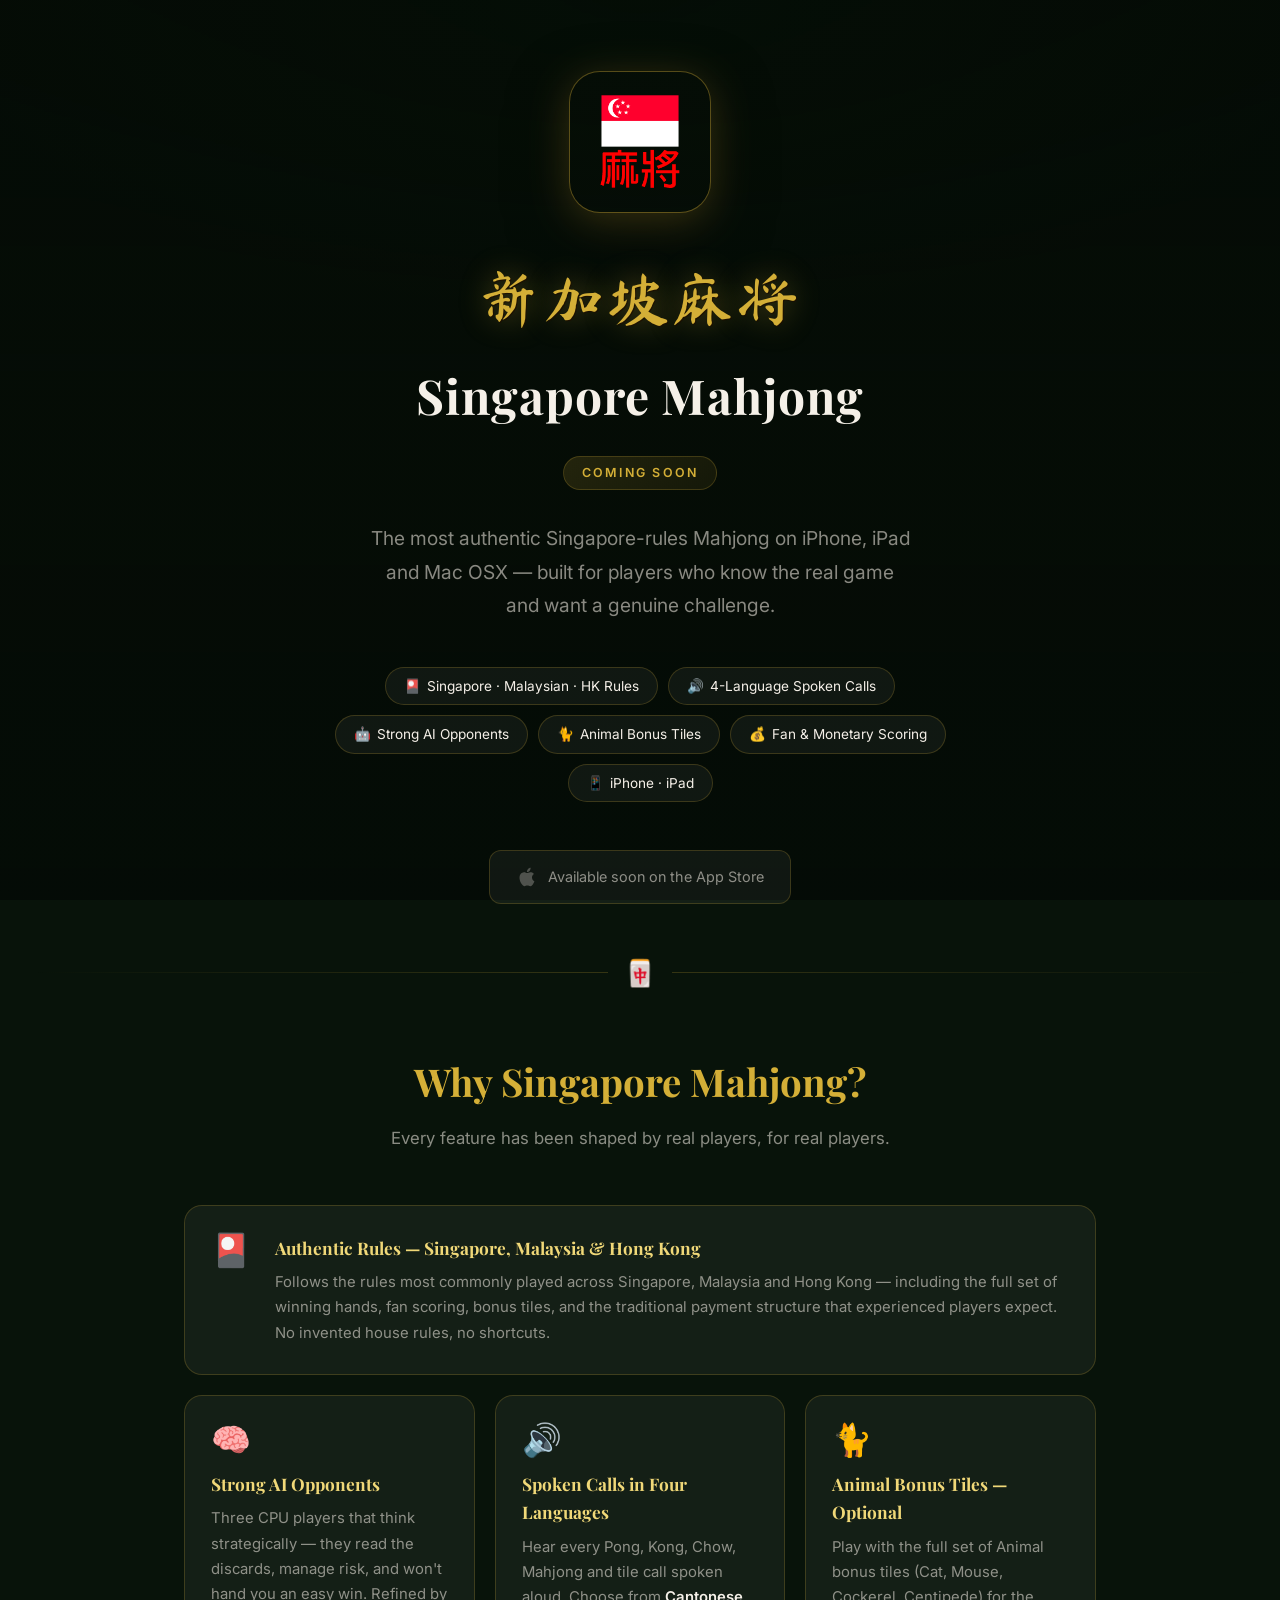
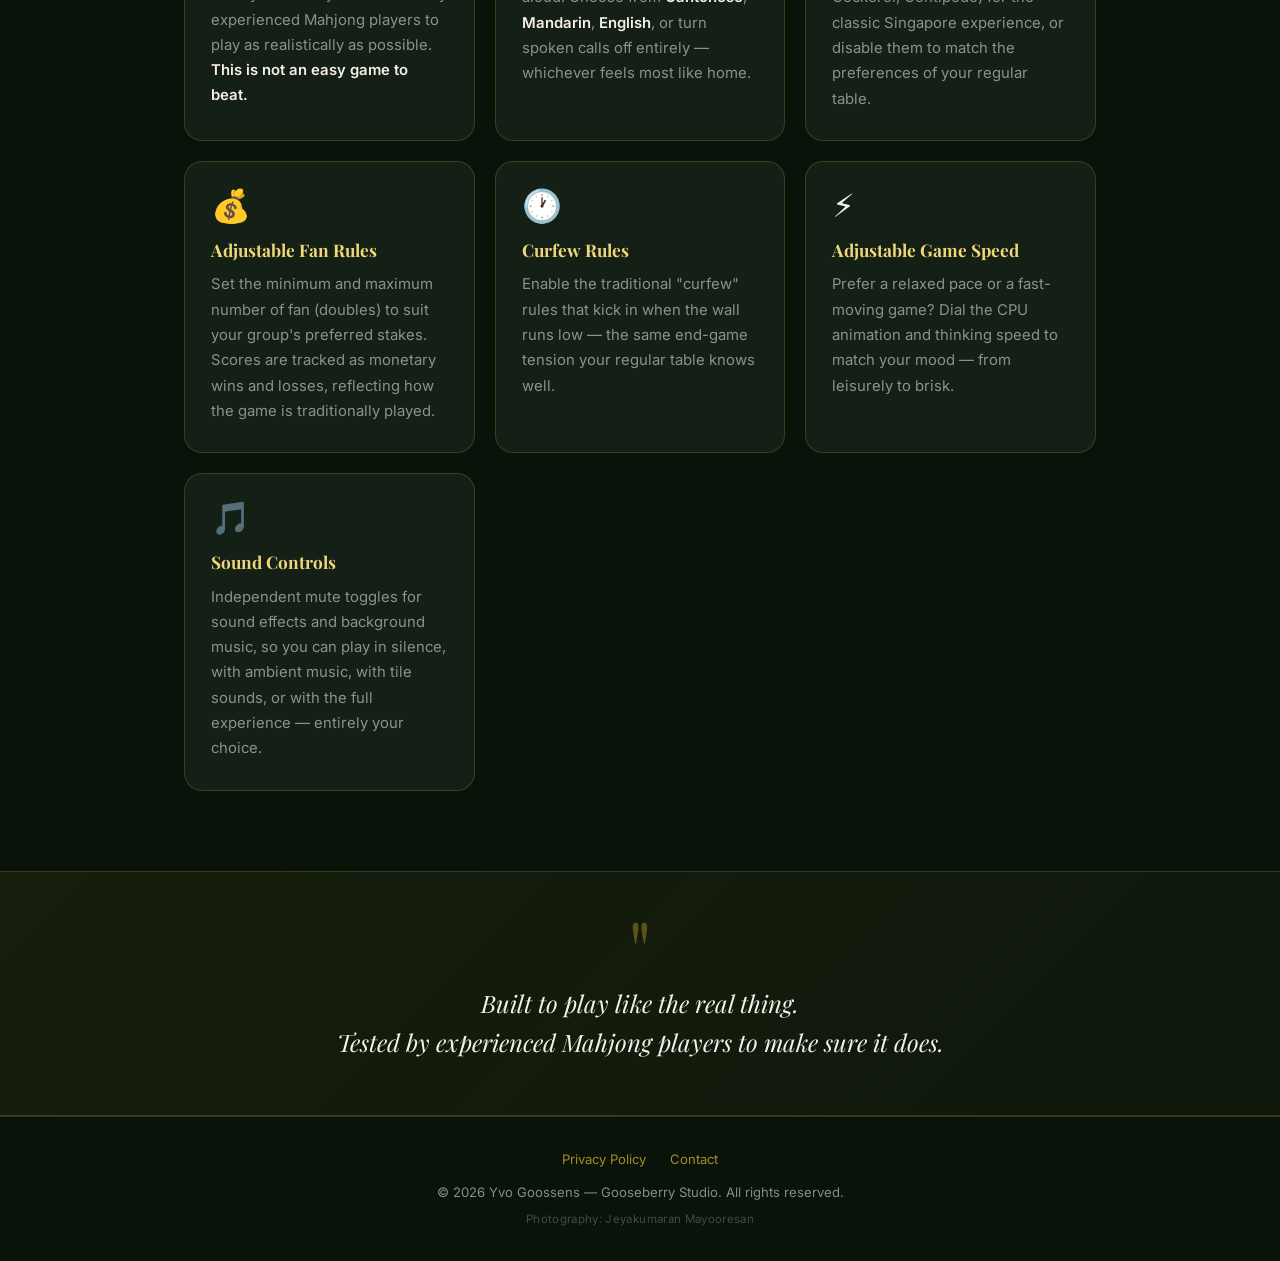
==== index.html @ 8f8b6a7d "Update index.html" ====
<!DOCTYPE html>
<html lang="en">
<head>
  <meta charset="UTF-8" />
  <meta name="viewport" content="width=device-width, initial-scale=1.0" />
  <title>Singapore Mahjong — Gooseberry Studio</title>
  <meta name="description" content="Authentic Singapore / Malaysian / Hong Kong-rules Mahjong for iPhone, iPad and Mac OSX. Strong AI opponents, spoken calls in four languages, fan scoring, curfew rules, and more. Coming soon to the App Store." />

  <!-- Open Graph -->
  <meta property="og:title"       content="Singapore Mahjong" />
  <meta property="og:description" content="Authentic Singapore-rules Mahjong with strong AI, spoken Cantonese/Mandarin/English calls, fan scoring, curfew rules and more. Coming soon." />
  <meta property="og:image"       content="https://gooseberrystudio.com/images/app-icon.png" />
  <meta property="og:url"         content="https://gooseberrystudio.com" />
  <meta property="og:type"        content="website" />

  <!-- Keep out of search results until launch -->
  <meta name="robots" content="noindex, nofollow" />

  <link rel="icon" type="image/png" href="images/app-icon.png" />
  <link rel="stylesheet" href="css/style.css" />
</head>
<body>

  <!-- ── Hero ─────────────────────────────────────────────── -->
  <main>
    <section class="hero">

      <img
        src="images/app-icon.png"
        alt="Singapore Mahjong app icon"
        class="hero-icon"
      />

      <p class="hero-zh">新加坡麻将</p>
      <h1 class="hero-en">Singapore Mahjong</h1>

      <span class="badge-coming-soon">Coming Soon</span>

      <p class="hero-tagline">
        The most authentic Singapore-rules Mahjong on iPhone, iPad and Mac OSX —
        built for players who know the real game and want a genuine challenge.
      </p>

      <div class="feature-pills">
        <div class="pill"><span>🎴</span>Singapore · Malaysian · HK Rules</div>
        <div class="pill"><span>🔊</span>4-Language Spoken Calls</div>
        <div class="pill"><span>🤖</span>Strong AI Opponents</div>
        <div class="pill"><span>🐈</span>Animal Bonus Tiles</div>
        <div class="pill"><span>💰</span>Fan &amp; Monetary Scoring</div>
        <div class="pill"><span>📱</span>iPhone · iPad</div>
      </div>

      <div class="appstore-placeholder" aria-label="App Store link coming soon">
        <svg width="22" height="22" viewBox="0 0 24 24" fill="currentColor">
          <path d="M18.71 19.5c-.83 1.24-1.71 2.45-3.05 2.47-1.34.03-1.77-.79-3.29-.79-1.53 0-2 .77-3.27.82-1.31.05-2.3-1.32-3.14-2.53C4.25 17 2.94 12.45 4.7 9.39c.87-1.52 2.43-2.48 4.12-2.51 1.28-.02 2.5.87 3.29.87.78 0 2.26-1.07 3.8-.91.65.03 2.47.26 3.64 1.98-.09.06-2.17 1.28-2.15 3.81.03 3.02 2.65 4.03 2.68 4.04-.03.07-.42 1.44-1.38 2.83M13 3.5c.73-.83 1.94-1.46 2.94-1.5.13 1.17-.34 2.35-1.04 3.19-.69.85-1.83 1.51-2.95 1.42-.15-1.15.41-2.35 1.05-3.11z"/>
        </svg>
        Available soon on the App Store
      </div>

    </section>

    <!-- ── Divider ───────────────────────────────────────────── -->
    <div class="section-divider">
      <span class="divider-tile">🀄</span>
    </div>

    <!-- ── Feature cards ─────────────────────────────────────── -->
    <section class="features" id="features">
      <h2 class="section-heading">Why Singapore Mahjong?</h2>
      <p class="section-sub">
        Every feature has been shaped by real players, for real players.
      </p>

      <div class="cards-grid">

        <!-- Authentic rules -->
        <div class="card card--wide">
          <div class="card-icon">🎴</div>
          <div class="card-body">
            <h3>Authentic Rules — Singapore, Malaysia &amp; Hong Kong</h3>
            <p>
              Follows the rules most commonly played across Singapore, Malaysia and Hong Kong —
              including the full set of winning hands, fan scoring, bonus tiles, and the
              traditional payment structure that experienced players expect.
              No invented house rules, no shortcuts.
            </p>
          </div>
        </div>

        <!-- AI -->
        <div class="card">
          <div class="card-icon">🧠</div>
          <div class="card-body">
            <h3>Strong AI Opponents</h3>
            <p>
              Three CPU players that think strategically — they read the discards,
              manage risk, and won't hand you an easy win.
              Refined by experienced Mahjong players to play as realistically as possible.
              <strong>This is not an easy game to beat.</strong>
            </p>
          </div>
        </div>

        <!-- Spoken calls -->
        <div class="card">
          <div class="card-icon">🔊</div>
          <div class="card-body">
            <h3>Spoken Calls in Four Languages</h3>
            <p>
              Hear every Pong, Kong, Chow, Mahjong and tile call spoken aloud.
              Choose from <strong>Cantonese</strong>, <strong>Mandarin</strong>,
              <strong>English</strong>, or turn spoken calls off entirely —
              whichever feels most like home.
            </p>
          </div>
        </div>

        <!-- Animal tiles -->
        <div class="card">
          <div class="card-icon">🐈</div>
          <div class="card-body">
            <h3>Animal Bonus Tiles — Optional</h3>
            <p>
              Play with the full set of Animal bonus tiles (Cat, Mouse, Cockerel, Centipede)
              for the classic Singapore experience, or disable them to match the
              preferences of your regular table.
            </p>
          </div>
        </div>

        <!-- Fan / scoring -->
        <div class="card">
          <div class="card-icon">💰</div>
          <div class="card-body">
            <h3>Adjustable Fan Rules</h3>
            <p>
              Set the minimum and maximum number of fan (doubles) to suit your group's
              preferred stakes. Scores are tracked as monetary wins and losses,
              reflecting how the game is traditionally played.
            </p>
          </div>
        </div>

        <!-- Curfew rules -->
        <div class="card">
          <div class="card-icon">🕐</div>
          <div class="card-body">
            <h3>Curfew Rules</h3>
            <p>
              Enable the traditional "curfew" rules that kick in when the wall runs low —
              the same end-game tension your regular table knows well.
            </p>
          </div>
        </div>

        <!-- Game speed -->
        <div class="card">
          <div class="card-icon">⚡</div>
          <div class="card-body">
            <h3>Adjustable Game Speed</h3>
            <p>
              Prefer a relaxed pace or a fast-moving game?
              Dial the CPU animation and thinking speed to match your mood —
              from leisurely to brisk.
            </p>
          </div>
        </div>

        <!-- Sound controls -->
        <div class="card">
          <div class="card-icon">🎵</div>
          <div class="card-body">
            <h3>Sound Controls</h3>
            <p>
              Independent mute toggles for sound effects and background music,
              so you can play in silence, with ambient music, with tile sounds,
              or with the full experience — entirely your choice.
            </p>
          </div>
        </div>

      </div>
    </section>

    <!-- ── Tested by players ─────────────────────────────────── -->
    <section class="testimony">
      <div class="testimony-inner">
        <span class="testimony-mark">"</span>
        <p>
          Built to play like the real thing.<br />
          Tested by experienced Mahjong players to make sure it does.
        </p>
      </div>
    </section>

  </main>

  <!-- ── Footer ───────────────────────────────────────────────── -->
  <footer class="site-footer">
    <div class="footer-links">
      <a href="privacy.html">Privacy Policy</a>
      <a href="mailto:yvog@me.com">Contact</a>
    </div>
    <p>&copy; 2026 Yvo Goossens &mdash; Gooseberry Studio. All rights reserved.</p>
    <p class="photo-credit">Photography: Jeyakumaran Mayooresan</p>
  </footer>

</body>
</html>
---- css/style.css ----
/* ============================================================
   Singapore Mahjong — Shared Stylesheet
   gooseberrystudio.com
   ============================================================ */

/* --- Google Fonts --- */
@import url('https://fonts.googleapis.com/css2?family=Ma+Shan+Zheng&family=Playfair+Display:ital,wght@0,400;0,700;1,400&family=Inter:wght@300;400;500;600&display=swap');

/* --- Reset & base --- */
*, *::before, *::after { box-sizing: border-box; margin: 0; padding: 0; }

:root {
  --bg:          #08130a;
  --bg2:         #0e1f11;
  --gold:        #d4af37;
  --gold-light:  #f0d878;
  --gold-dim:    #a8892a;
  --white:       #f5f0e8;
  --muted:       rgba(245,240,232,0.55);
  --card:        rgba(255,255,255,0.05);
  --card-hover:  rgba(255,255,255,0.08);
  --border:      rgba(212,175,55,0.22);
  --border-hover:rgba(212,175,55,0.45);
  --radius:      18px;
}

html { scroll-behavior: smooth; }

body {
  font-family: 'Inter', system-ui, sans-serif;
  background: var(--bg);
  color: var(--white);
  min-height: 100vh;
  line-height: 1.65;
  -webkit-font-smoothing: antialiased;
}

a { color: var(--gold); text-decoration: none; }
a:hover { color: var(--gold-light); text-decoration: underline; }

/* --- Merlion background image + dark overlay --- */
body::before {
  content: '';
  position: fixed;
  inset: 0;
  background-image: url('../images/Singapore Merlion.jpg');
  background-size: cover;
  background-position: center 40%;
  background-repeat: no-repeat;
  pointer-events: none;
  z-index: 0;
}

/* Dark tinted overlay so text stays legible */
body::after {
  content: '';
  position: fixed;
  inset: 0;
  background:
    linear-gradient(to bottom,
      rgba(4, 10, 5, 0.82) 0%,
      rgba(4, 10, 5, 0.70) 40%,
      rgba(4, 10, 5, 0.80) 100%),
    radial-gradient(ellipse 80% 50% at 50% 0%, rgba(10,40,12,0.5) 0%, transparent 70%);
  pointer-events: none;
  z-index: 1;
}

/* ============================================================
   SHARED HEADER
   ============================================================ */
.site-header {
  display: flex;
  align-items: center;
  gap: 14px;
  padding: 24px 40px;
  position: relative;
  z-index: 10;
  border-bottom: 1px solid var(--border);
}

.site-header .logo {
  width: 48px; height: 48px;
  border-radius: 12px;
  object-fit: cover;
  box-shadow: 0 2px 12px rgba(212,175,55,0.3);
}

.site-header .brand { display: flex; flex-direction: column; line-height: 1.15; }
.site-header .brand-zh {
  font-family: 'Ma Shan Zheng', cursive;
  font-size: 1.1rem; color: var(--gold); letter-spacing: 0.04em;
}
.site-header .brand-en {
  font-family: 'Playfair Display', serif;
  font-size: 1rem; color: var(--white); font-weight: 400;
}
.site-header nav { margin-left: auto; }
.site-header nav a { font-size: 0.875rem; color: var(--muted); margin-left: 28px; }
.site-header nav a:hover { color: var(--white); text-decoration: none; }

/* ============================================================
   SHARED FOOTER
   ============================================================ */
.site-footer {
  position: relative; z-index: 10;
  text-align: center;
  padding: 32px 40px;
  border-top: 1px solid var(--border);
  color: var(--muted); font-size: 0.82rem;
}
.site-footer a { color: var(--gold-dim); }
.site-footer a:hover { color: var(--gold); }
.footer-links {
  display: flex; justify-content: center;
  gap: 24px; margin-bottom: 12px; flex-wrap: wrap;
}

/* ============================================================
   HERO
   ============================================================ */
.hero {
  position: relative; z-index: 10;
  display: flex; flex-direction: column;
  align-items: center; justify-content: center;
  text-align: center;
  padding: 72px 24px 56px;
}

.hero-icon {
  width: 140px; height: 140px;
  border-radius: 30px; object-fit: cover;
  box-shadow:
    0 0 0 1px rgba(212,175,55,0.35),
    0 8px 40px rgba(212,175,55,0.25),
    0 20px 60px rgba(0,0,0,0.6);
  margin-bottom: 36px;
}

.hero-zh {
  font-family: 'Ma Shan Zheng', cursive;
  font-size: clamp(2.2rem, 6vw, 3.8rem);
  color: var(--gold); letter-spacing: 0.06em;
  text-shadow: 1px 1px 0 rgba(30,15,0,0.8), 0 0 30px rgba(212,175,55,0.4);
  margin-bottom: 8px;
}

.hero-en {
  font-family: 'Playfair Display', serif;
  font-size: clamp(1.8rem, 5vw, 3rem);
  font-weight: 700; color: var(--white);
  letter-spacing: 0.02em; margin-bottom: 20px;
}

.badge-coming-soon {
  display: inline-block;
  background: linear-gradient(135deg, rgba(212,175,55,0.15), rgba(212,175,55,0.08));
  border: 1px solid var(--border);
  color: var(--gold);
  font-size: 0.78rem; font-weight: 600;
  letter-spacing: 0.18em; text-transform: uppercase;
  padding: 6px 18px; border-radius: 100px; margin-bottom: 32px;
}

.hero-tagline {
  font-size: clamp(1rem, 2.5vw, 1.2rem);
  color: var(--muted); max-width: 540px;
  line-height: 1.75; margin-bottom: 44px;
}

/* Feature pills */
.feature-pills {
  display: flex; flex-wrap: wrap; gap: 10px;
  justify-content: center; max-width: 620px;
  margin-bottom: 48px;
}
.pill {
  background: var(--card); border: 1px solid var(--border);
  border-radius: 100px; padding: 7px 18px;
  font-size: 0.85rem; color: var(--white); white-space: nowrap;
}
.pill span { color: var(--gold); margin-right: 6px; }

/* App Store placeholder */
.appstore-placeholder {
  display: inline-flex; align-items: center; gap: 10px;
  background: var(--card); border: 1px solid var(--border);
  border-radius: 12px; padding: 14px 26px;
  color: var(--muted); font-size: 0.9rem; cursor: default;
}
.appstore-placeholder svg { opacity: 0.5; }

/* ============================================================
   SECTION DIVIDER
   ============================================================ */
.section-divider {
  position: relative; z-index: 10;
  display: flex; align-items: center; justify-content: center;
  gap: 16px; padding: 0 32px;
}
.section-divider::before,
.section-divider::after {
  content: '';
  flex: 1; height: 1px;
  background: linear-gradient(to var(--dir, right), transparent, var(--border));
}
.section-divider::before { --dir: right; }
.section-divider::after  { --dir: left; }
.divider-tile { font-size: 1.6rem; line-height: 1; }

/* ============================================================
   FEATURES SECTION
   ============================================================ */
.features {
  position: relative; z-index: 10;
  max-width: 960px; margin: 0 auto;
  padding: 64px 24px 80px;
}

.section-heading {
  font-family: 'Playfair Display', serif;
  font-size: clamp(1.6rem, 4vw, 2.4rem);
  font-weight: 700; color: var(--gold);
  text-align: center; margin-bottom: 12px;
}

.section-sub {
  text-align: center; color: var(--muted);
  font-size: 1.05rem; margin-bottom: 52px;
}

/* Cards grid */
.cards-grid {
  display: grid;
  grid-template-columns: repeat(auto-fill, minmax(280px, 1fr));
  gap: 20px;
}

.card {
  background: var(--card);
  border: 1px solid var(--border);
  border-radius: var(--radius);
  padding: 28px 26px;
  display: flex; flex-direction: column; gap: 14px;
  transition: background 0.2s, border-color 0.2s, transform 0.2s;
}
.card:hover {
  background: var(--card-hover);
  border-color: var(--border-hover);
  transform: translateY(-2px);
}

/* Wide card spans two columns where space allows */
.card--wide {
  grid-column: 1 / -1;
  flex-direction: row; align-items: flex-start; gap: 24px;
}
.card--wide .card-icon { flex-shrink: 0; }

.card-icon {
  font-size: 2rem; line-height: 1;
}

.card-body h3 {
  font-family: 'Playfair Display', serif;
  font-size: 1.08rem; font-weight: 700;
  color: var(--gold-light); margin-bottom: 8px;
}

.card-body p {
  font-size: 0.93rem; color: var(--muted); line-height: 1.7;
}

.card-body p strong {
  color: var(--white); font-weight: 600;
}

/* ============================================================
   TESTIMONY BAND
   ============================================================ */
.testimony {
  position: relative; z-index: 10;
  background: linear-gradient(135deg, rgba(212,175,55,0.07), rgba(212,175,55,0.03));
  border-top: 1px solid var(--border);
  border-bottom: 1px solid var(--border);
  padding: 52px 24px;
  text-align: center;
}

.testimony-inner {
  max-width: 620px; margin: 0 auto;
  position: relative;
}

.testimony-mark {
  font-family: 'Playfair Display', serif;
  font-size: 5rem; line-height: 0.6;
  color: var(--gold-dim); opacity: 0.5;
  display: block; margin-bottom: 12px;
  user-select: none;
}

.testimony-inner p {
  font-family: 'Playfair Display', serif;
  font-size: clamp(1.15rem, 3vw, 1.5rem);
  font-style: italic;
  color: var(--white); line-height: 1.65;
}

/* ============================================================
   PRIVACY POLICY PAGE
   ============================================================ */
.privacy-container {
  position: relative; z-index: 10;
  max-width: 760px; margin: 0 auto;
  padding: 52px 32px 80px;
}
.privacy-container h1 {
  font-family: 'Playfair Display', serif;
  font-size: 2.2rem; font-weight: 700;
  color: var(--gold); margin-bottom: 8px;
}
.privacy-meta {
  font-size: 0.85rem; color: var(--muted);
  margin-bottom: 44px; padding-bottom: 24px;
  border-bottom: 1px solid var(--border);
}
.privacy-container h2 {
  font-family: 'Playfair Display', serif;
  font-size: 1.25rem; font-weight: 700;
  color: var(--gold-light); margin: 36px 0 12px;
}
.privacy-container p {
  color: var(--white); margin-bottom: 14px; font-size: 0.97rem;
}
.privacy-container ul {
  margin: 8px 0 14px 22px;
  color: var(--white); font-size: 0.97rem;
}
.privacy-container ul li { margin-bottom: 6px; }
.privacy-container .highlight-box {
  background: var(--card); border: 1px solid var(--border);
  border-radius: 12px; padding: 20px 24px; margin: 24px 0;
}
.privacy-container .highlight-box p {
  margin: 0; font-size: 1.02rem; font-weight: 500;
}
.contact-email { color: var(--gold); font-weight: 500; }

.photo-credit {
  margin-top: 6px;
  font-size: 0.72rem;
  color: rgba(245,240,232,0.25);
  letter-spacing: 0.03em;
}

/* ============================================================
   RESPONSIVE
   ============================================================ */
@media (max-width: 640px) {
  .site-header { padding: 18px 20px; }
  .site-footer  { padding: 24px 20px; }
  .privacy-container { padding: 36px 20px 60px; }
  .hero-icon { width: 110px; height: 110px; border-radius: 24px; }

  .card--wide { flex-direction: column; }

  .cards-grid { grid-template-columns: 1fr; }
}
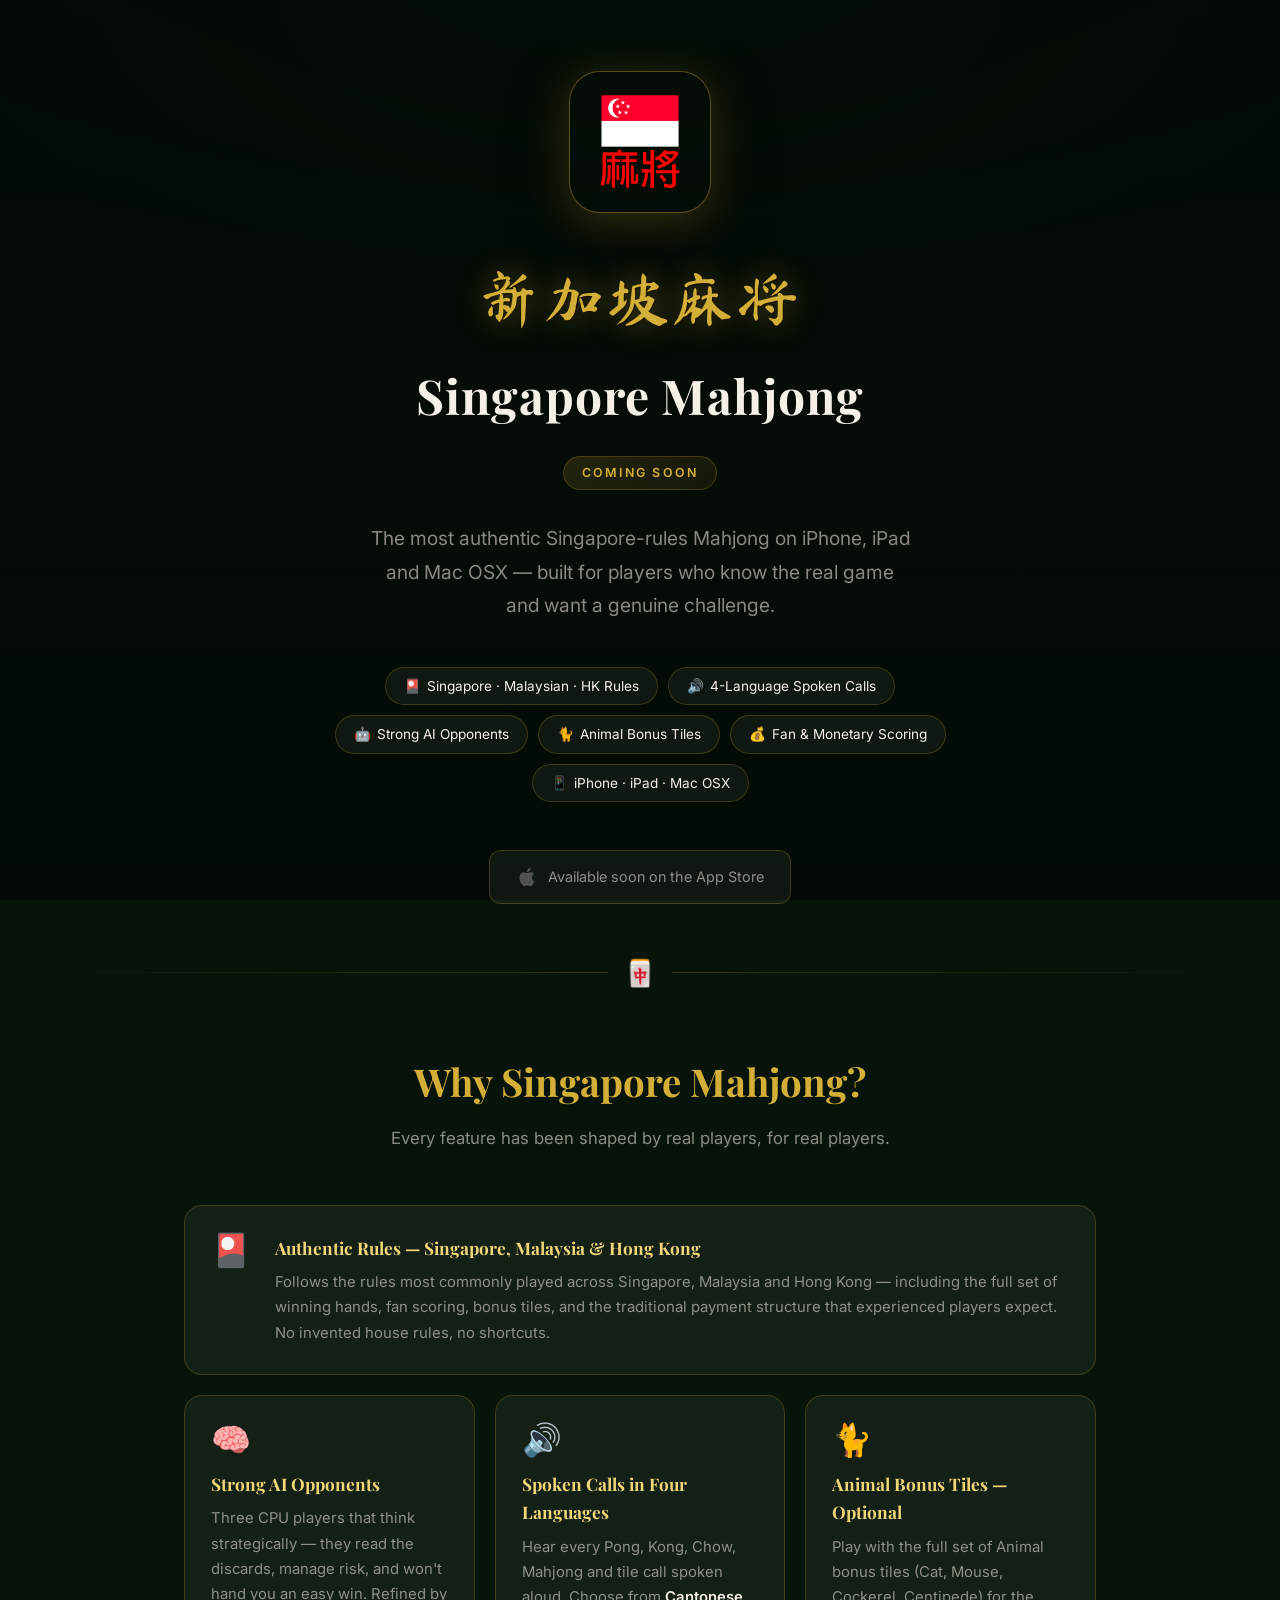
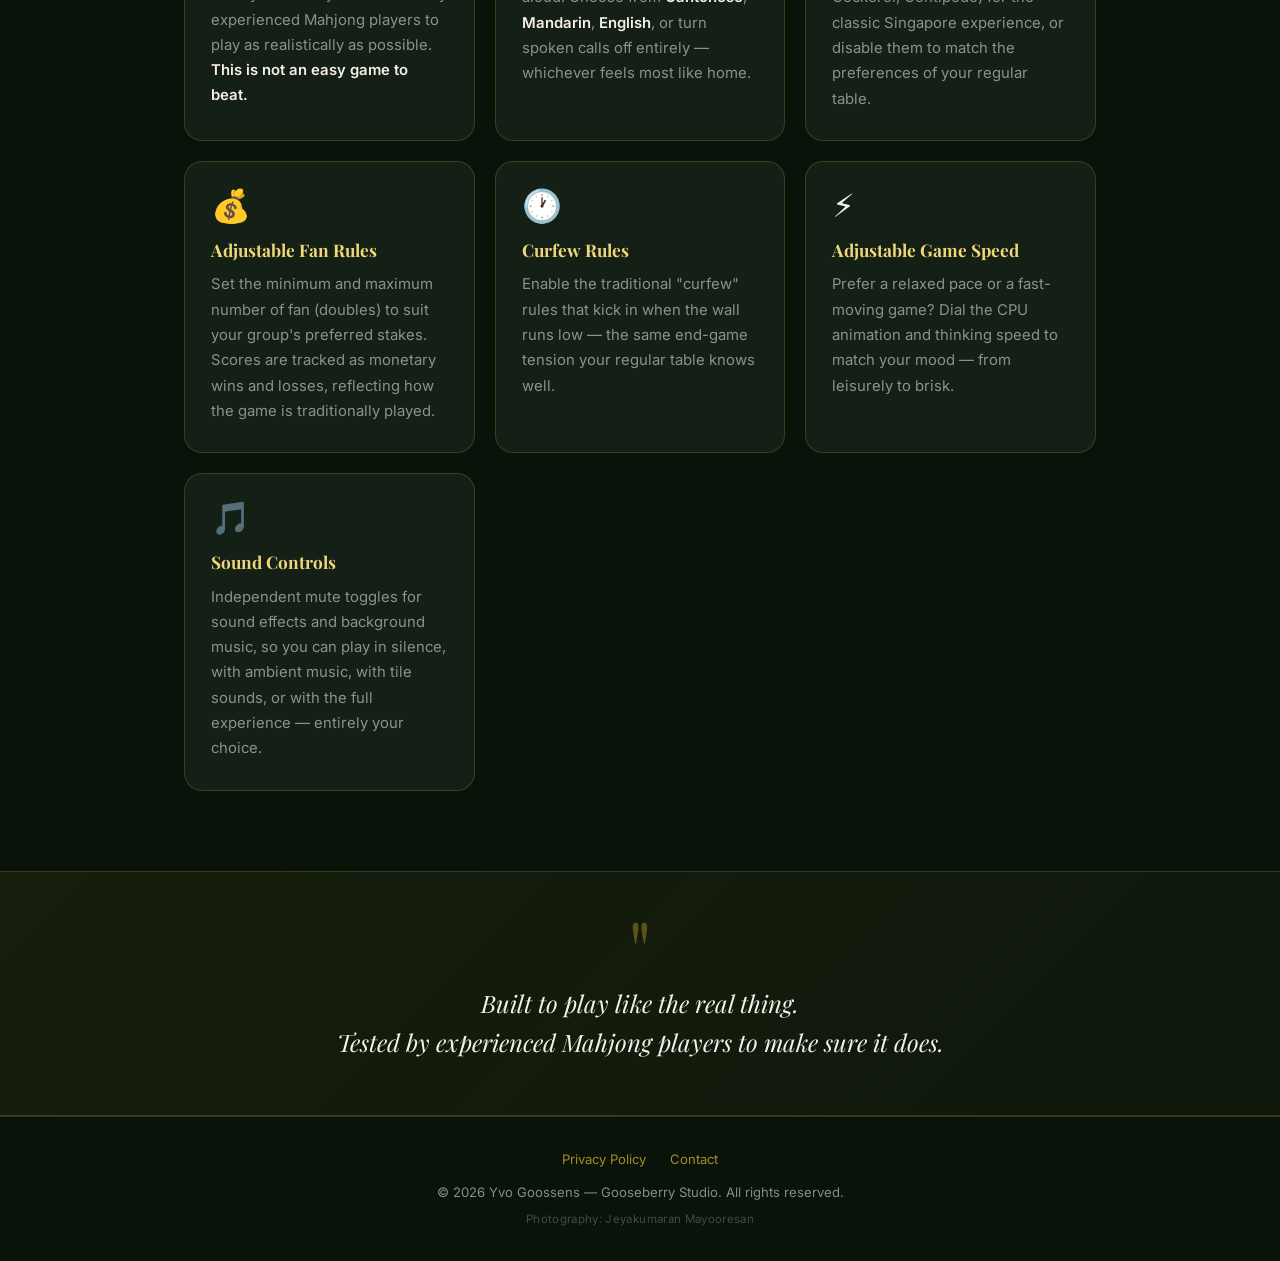
==== commit 02fdf503: "Update index.html" ====
--- a/index.html
+++ b/index.html
@@ -47,7 +47,7 @@
         <div class="pill"><span>🤖</span>Strong AI Opponents</div>
         <div class="pill"><span>🐈</span>Animal Bonus Tiles</div>
         <div class="pill"><span>💰</span>Fan &amp; Monetary Scoring</div>
-        <div class="pill"><span>📱</span>iPhone · iPad</div>
+        <div class="pill"><span>📱</span>iPhone · iPad · Mac OSX</div>
       </div>
 
       <div class="appstore-placeholder" aria-label="App Store link coming soon">
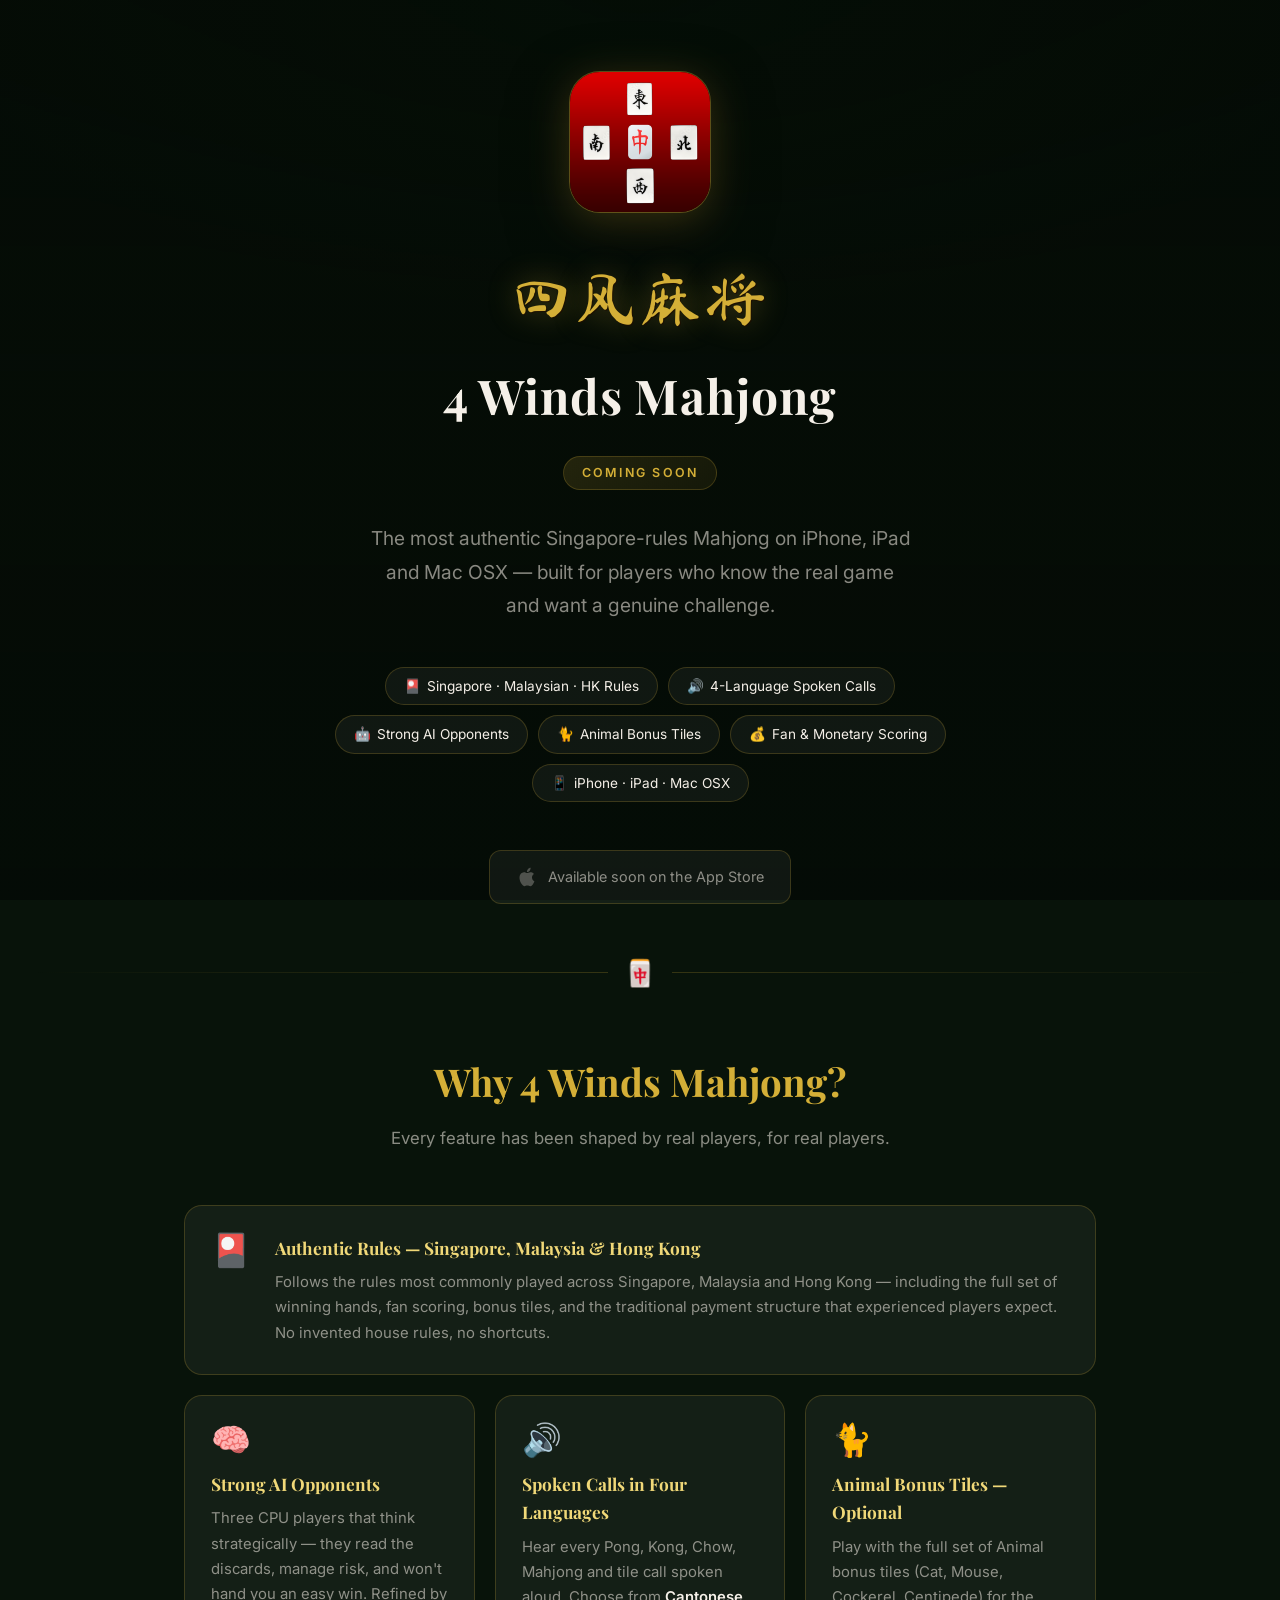
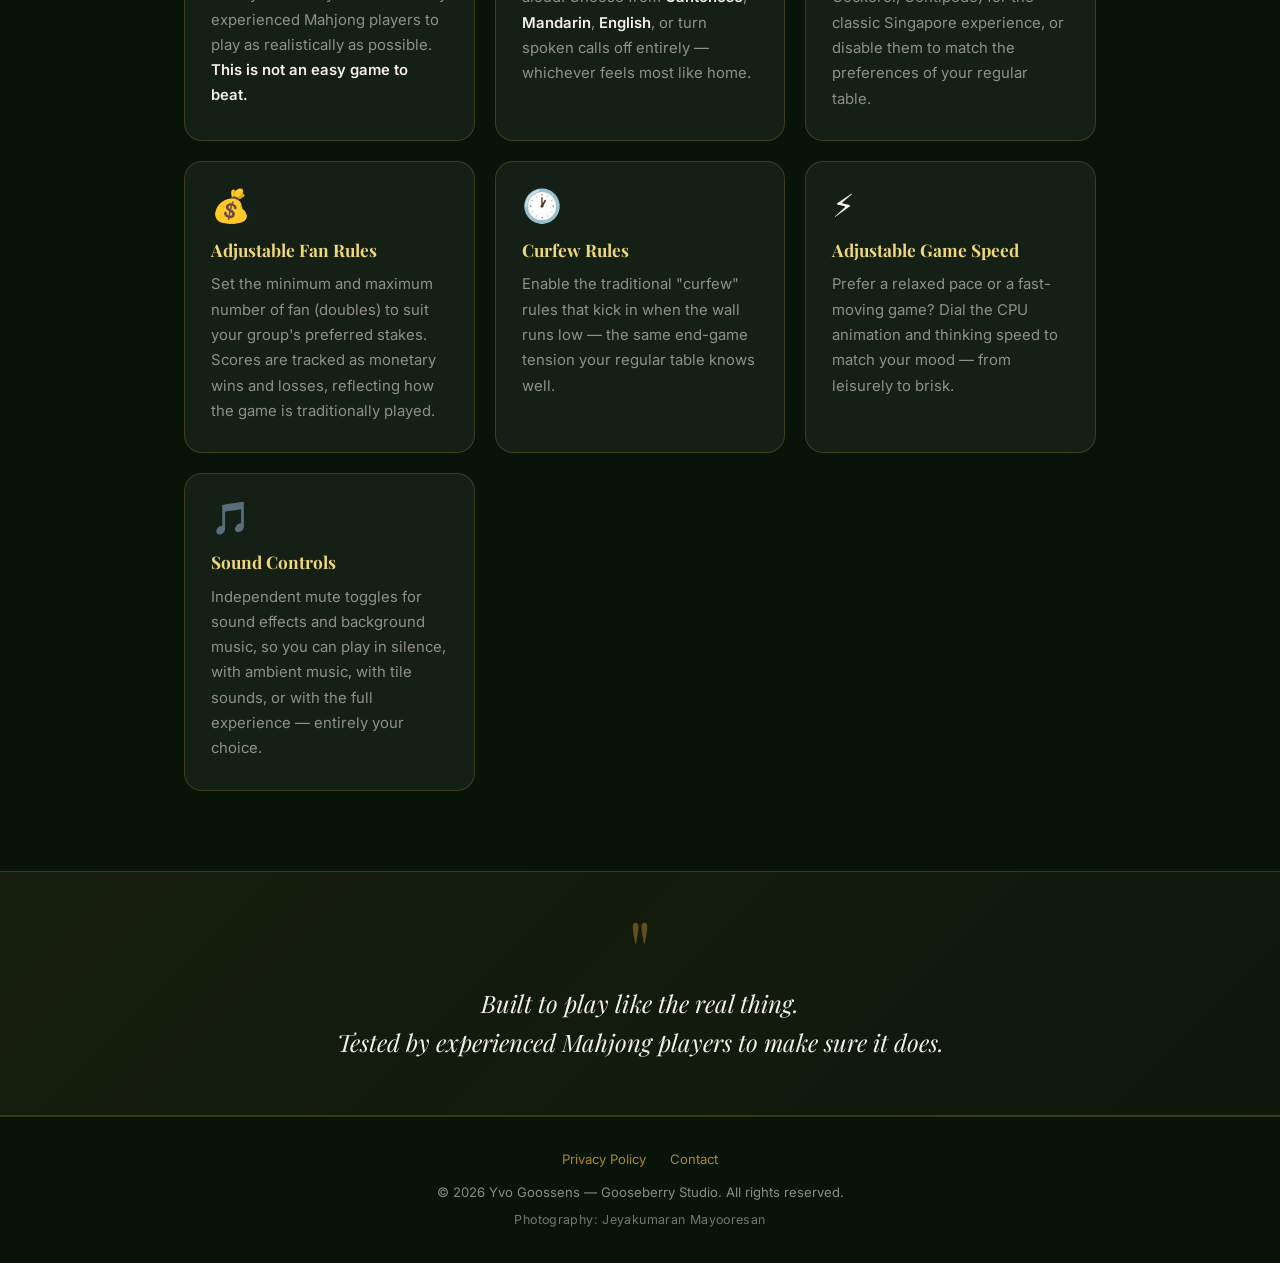
==== commit 34b5f533: "Add files via upload" ====
--- a/index.html
+++ b/index.html
@@ -3,11 +3,11 @@
 <head>
   <meta charset="UTF-8" />
   <meta name="viewport" content="width=device-width, initial-scale=1.0" />
-  <title>Singapore Mahjong — Gooseberry Studio</title>
+  <title>4 Winds Mahjong — Gooseberry Studio</title>
   <meta name="description" content="Authentic Singapore / Malaysian / Hong Kong-rules Mahjong for iPhone, iPad and Mac OSX. Strong AI opponents, spoken calls in four languages, fan scoring, curfew rules, and more. Coming soon to the App Store." />
 
   <!-- Open Graph -->
-  <meta property="og:title"       content="Singapore Mahjong" />
+  <meta property="og:title"       content="4 Winds Mahjong" />
   <meta property="og:description" content="Authentic Singapore-rules Mahjong with strong AI, spoken Cantonese/Mandarin/English calls, fan scoring, curfew rules and more. Coming soon." />
   <meta property="og:image"       content="https://gooseberrystudio.com/images/app-icon.png" />
   <meta property="og:url"         content="https://gooseberrystudio.com" />
@@ -26,13 +26,13 @@
     <section class="hero">
 
       <img
-        src="images/app-icon.png"
-        alt="Singapore Mahjong app icon"
+        src="images/4-winds-mahjong-logo.png"
+        alt="4 Winds Mahjong logo"
         class="hero-icon"
       />
 
-      <p class="hero-zh">新加坡麻将</p>
-      <h1 class="hero-en">Singapore Mahjong</h1>
+      <p class="hero-zh">四风麻将</p>
+      <h1 class="hero-en">4 Winds Mahjong</h1>
 
       <span class="badge-coming-soon">Coming Soon</span>
 
@@ -66,7 +66,7 @@
 
     <!-- ── Feature cards ─────────────────────────────────────── -->
     <section class="features" id="features">
-      <h2 class="section-heading">Why Singapore Mahjong?</h2>
+      <h2 class="section-heading">Why 4 Winds Mahjong?</h2>
       <p class="section-sub">
         Every feature has been shaped by real players, for real players.
       </p>
--- a/css/style.css
+++ b/css/style.css
@@ -43,7 +43,7 @@
   content: '';
   position: fixed;
   inset: 0;
-  background-image: url('../images/Singapore Merlion.jpg');
+  background-image: url('../images/singapore-merlion.jpg');
   background-size: cover;
   background-position: center 40%;
   background-repeat: no-repeat;
@@ -349,8 +349,8 @@
 
 .photo-credit {
   margin-top: 6px;
-  font-size: 0.72rem;
-  color: rgba(245,240,232,0.25);
+  font-size: 0.78rem;
+  color: rgba(245,240,232,0.45);
   letter-spacing: 0.03em;
 }
 
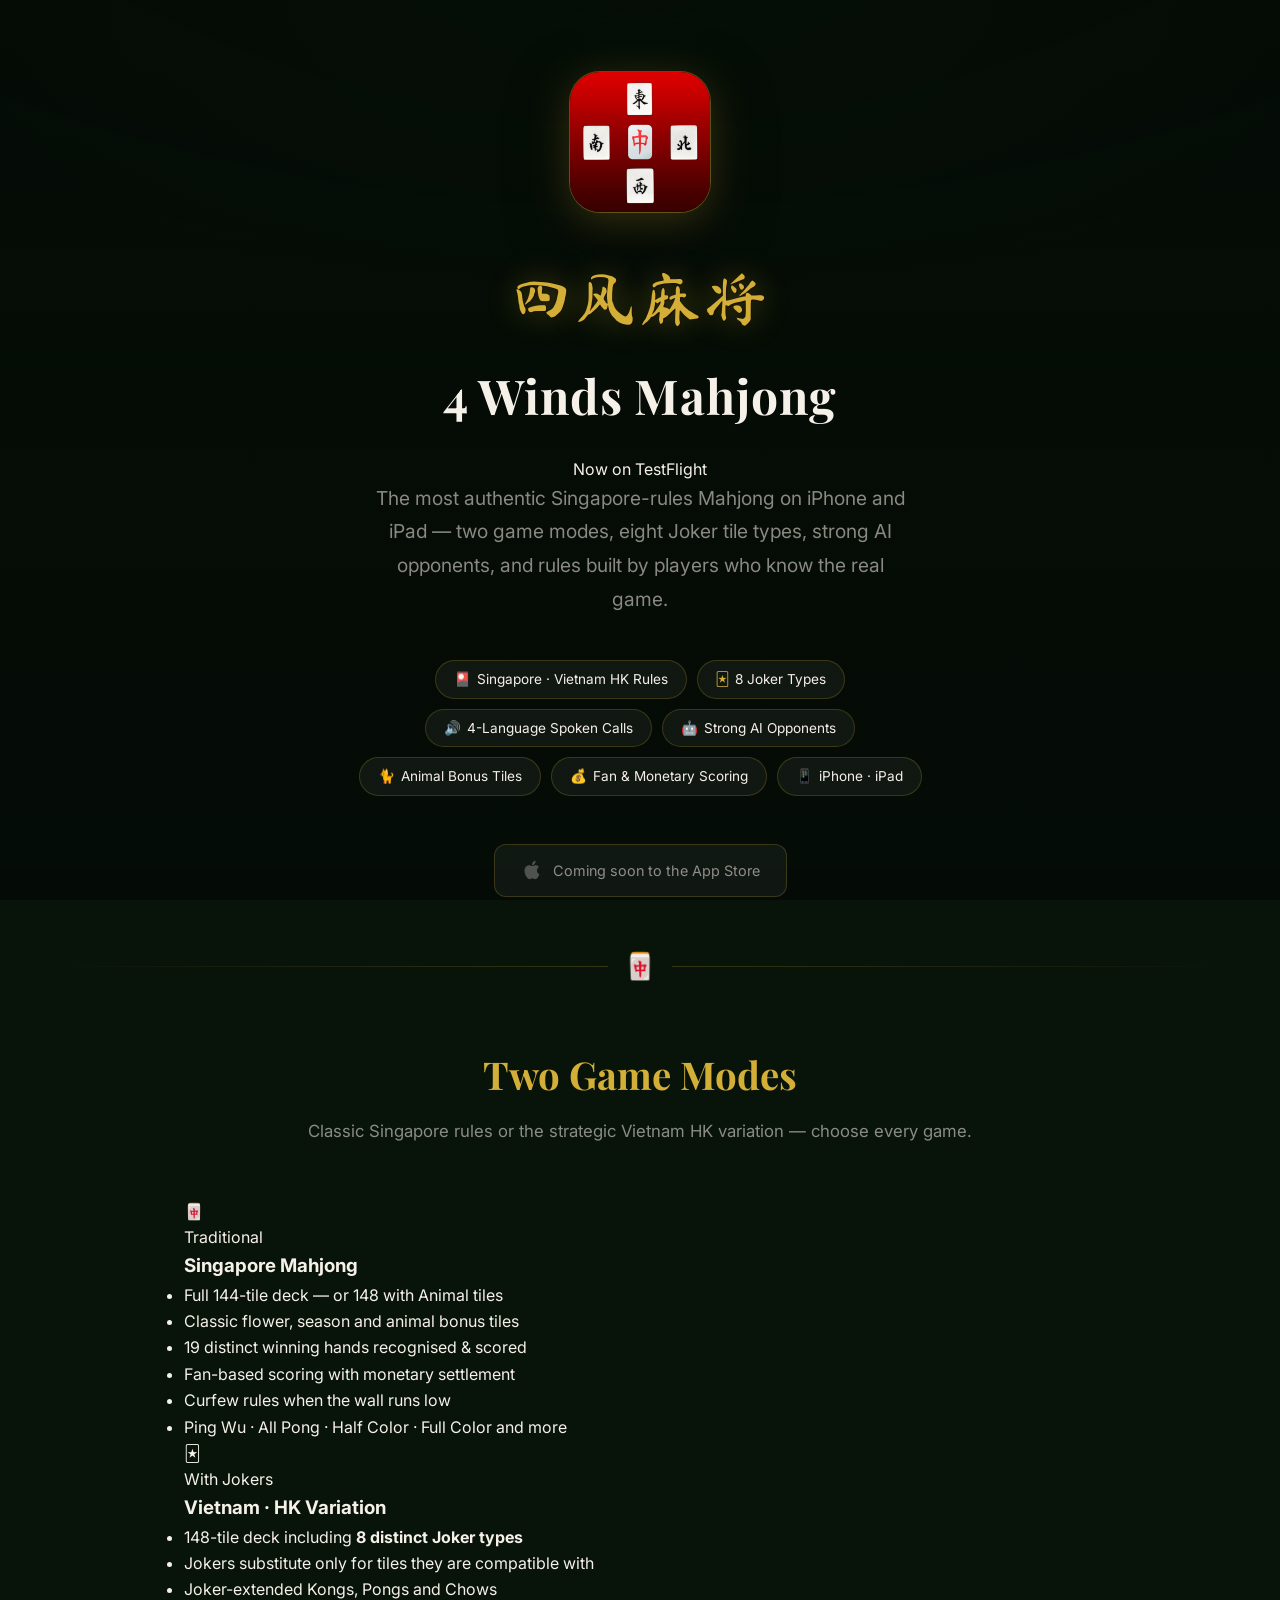
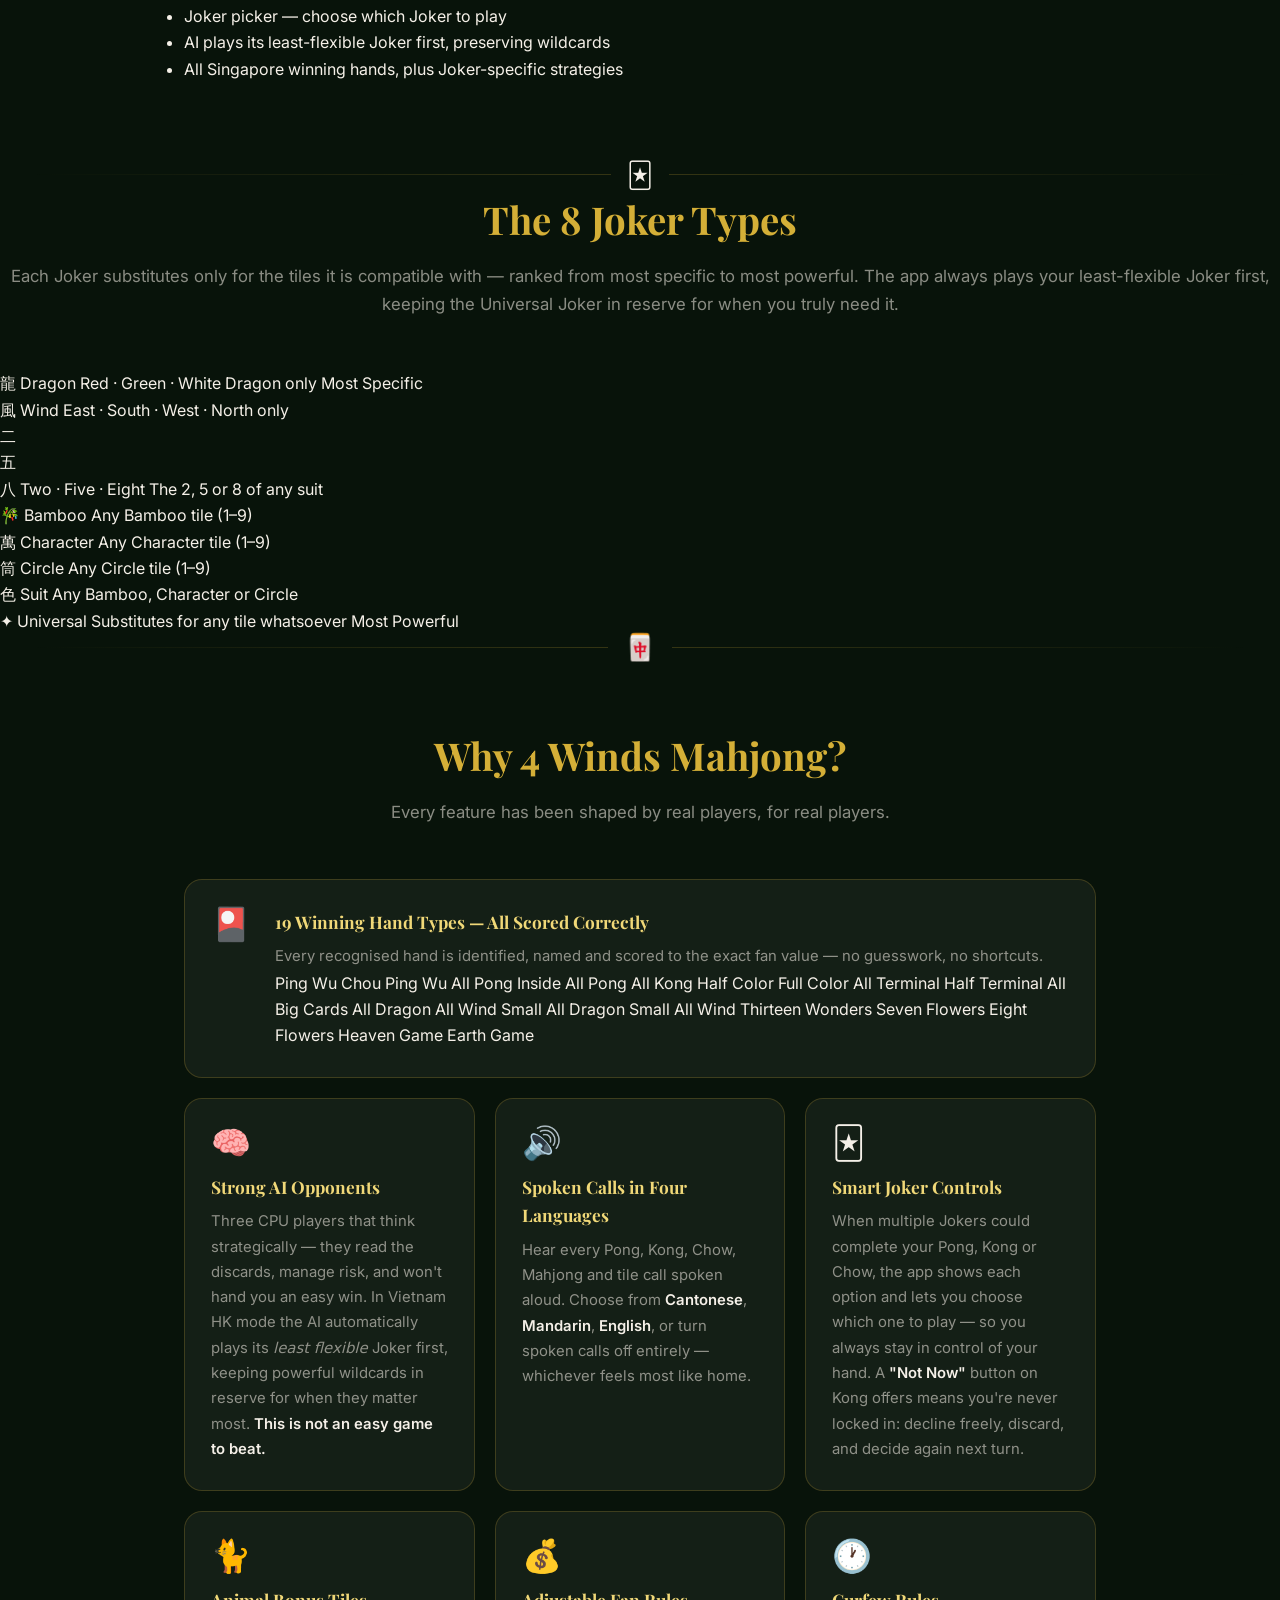
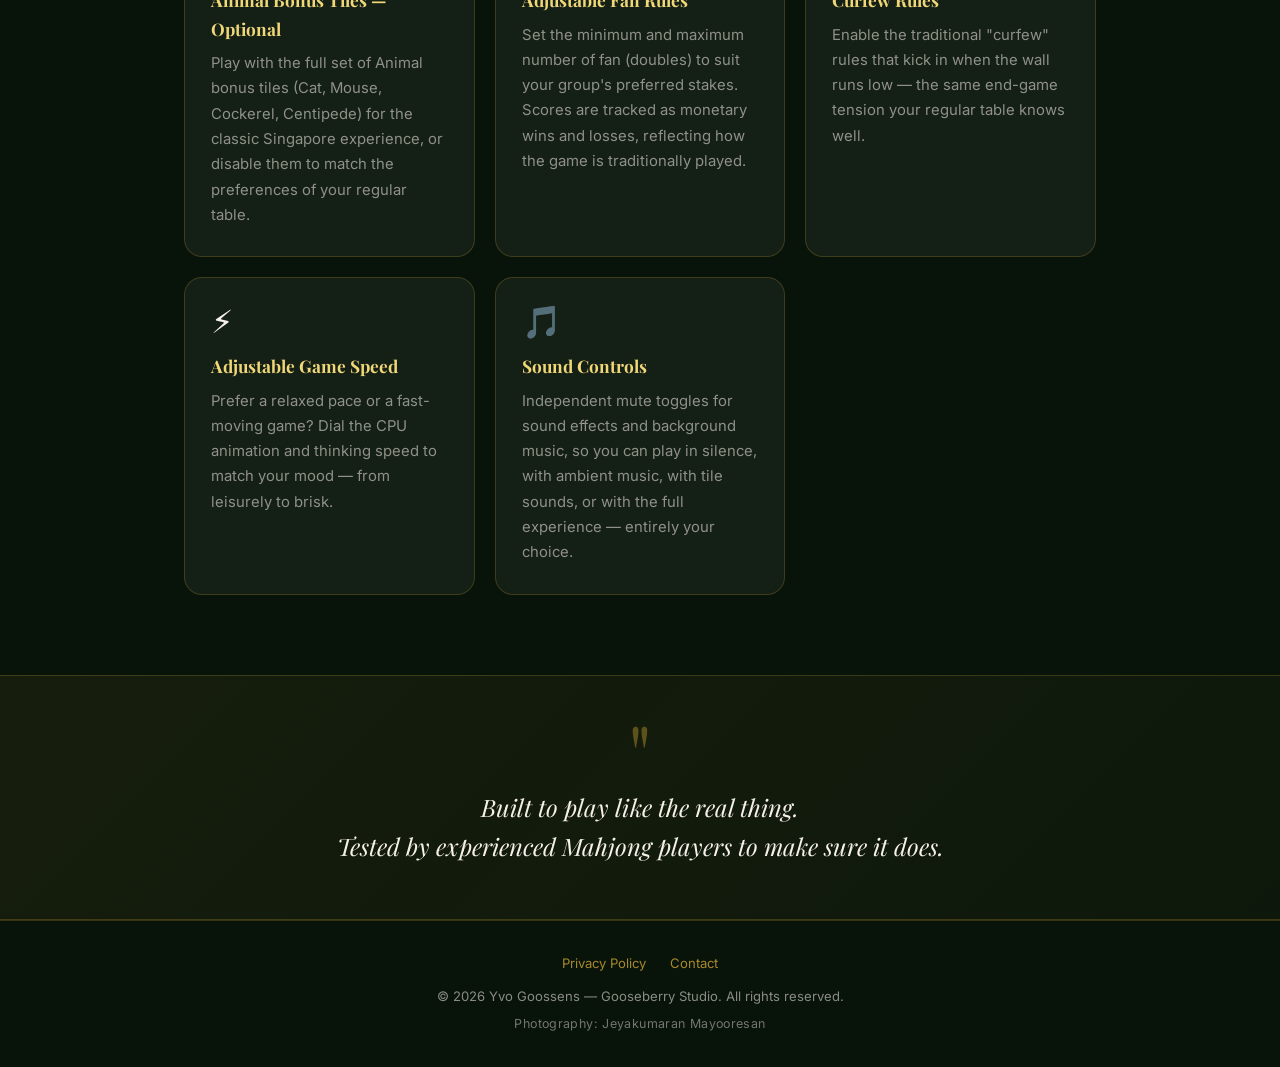
==== commit 3b8f5386: "Add files via upload" ====
--- a/index.html
+++ b/index.html
@@ -4,17 +4,14 @@
   <meta charset="UTF-8" />
   <meta name="viewport" content="width=device-width, initial-scale=1.0" />
   <title>4 Winds Mahjong — Gooseberry Studio</title>
-  <meta name="description" content="Authentic Singapore / Malaysian / Hong Kong-rules Mahjong for iPhone, iPad and Mac OSX. Strong AI opponents, spoken calls in four languages, fan scoring, curfew rules, and more. Coming soon to the App Store." />
+  <meta name="description" content="Authentic Singapore-rules Mahjong for iPhone and iPad. Two game modes: Classic Singapore Mahjong and the Vietnam HK variation with 8 distinct Joker tile types. Strong AI, fan scoring, spoken calls in 4 languages, animal bonus tiles, curfew rules and more." />
 
   <!-- Open Graph -->
   <meta property="og:title"       content="4 Winds Mahjong" />
-  <meta property="og:description" content="Authentic Singapore-rules Mahjong with strong AI, spoken Cantonese/Mandarin/English calls, fan scoring, curfew rules and more. Coming soon." />
+  <meta property="og:description" content="Authentic Singapore-rules Mahjong with strong AI, 8 Joker types (Vietnam HK mode), spoken Cantonese/Mandarin/English calls, fan scoring, curfew rules and more." />
   <meta property="og:image"       content="https://gooseberrystudio.com/images/app-icon.png" />
   <meta property="og:url"         content="https://gooseberrystudio.com" />
   <meta property="og:type"        content="website" />
-
-  <!-- Keep out of search results until launch -->
-  <meta name="robots" content="noindex, nofollow" />
 
   <link rel="icon" type="image/png" href="images/app-icon.png" />
   <link rel="stylesheet" href="css/style.css" />
@@ -34,29 +31,160 @@
       <p class="hero-zh">四风麻将</p>
       <h1 class="hero-en">4 Winds Mahjong</h1>
 
-      <span class="badge-coming-soon">Coming Soon</span>
+      <span class="badge-testflight">Now on TestFlight</span>
 
       <p class="hero-tagline">
-        The most authentic Singapore-rules Mahjong on iPhone, iPad and Mac OSX —
-        built for players who know the real game and want a genuine challenge.
+        The most authentic Singapore-rules Mahjong on iPhone and iPad —
+        two game modes, eight Joker tile types, strong AI opponents,
+        and rules built by players who know the real game.
       </p>
 
       <div class="feature-pills">
-        <div class="pill"><span>🎴</span>Singapore · Malaysian · HK Rules</div>
+        <div class="pill"><span>🎴</span>Singapore · Vietnam HK Rules</div>
+        <div class="pill"><span>🃏</span>8 Joker Types</div>
         <div class="pill"><span>🔊</span>4-Language Spoken Calls</div>
         <div class="pill"><span>🤖</span>Strong AI Opponents</div>
         <div class="pill"><span>🐈</span>Animal Bonus Tiles</div>
         <div class="pill"><span>💰</span>Fan &amp; Monetary Scoring</div>
-        <div class="pill"><span>📱</span>iPhone · iPad · Mac OSX</div>
+        <div class="pill"><span>📱</span>iPhone · iPad</div>
       </div>
 
       <div class="appstore-placeholder" aria-label="App Store link coming soon">
         <svg width="22" height="22" viewBox="0 0 24 24" fill="currentColor">
           <path d="M18.71 19.5c-.83 1.24-1.71 2.45-3.05 2.47-1.34.03-1.77-.79-3.29-.79-1.53 0-2 .77-3.27.82-1.31.05-2.3-1.32-3.14-2.53C4.25 17 2.94 12.45 4.7 9.39c.87-1.52 2.43-2.48 4.12-2.51 1.28-.02 2.5.87 3.29.87.78 0 2.26-1.07 3.8-.91.65.03 2.47.26 3.64 1.98-.09.06-2.17 1.28-2.15 3.81.03 3.02 2.65 4.03 2.68 4.04-.03.07-.42 1.44-1.38 2.83M13 3.5c.73-.83 1.94-1.46 2.94-1.5.13 1.17-.34 2.35-1.04 3.19-.69.85-1.83 1.51-2.95 1.42-.15-1.15.41-2.35 1.05-3.11z"/>
         </svg>
-        Available soon on the App Store
-      </div>
-
+        Coming soon to the App Store
+      </div>
+
+    </section>
+
+    <!-- ── Divider ───────────────────────────────────────────── -->
+    <div class="section-divider">
+      <span class="divider-tile">🀄</span>
+    </div>
+
+    <!-- ── Two Game Modes ────────────────────────────────────── -->
+    <section class="features" id="modes">
+      <h2 class="section-heading">Two Game Modes</h2>
+      <p class="section-sub">
+        Classic Singapore rules or the strategic Vietnam HK variation — choose every game.
+      </p>
+
+      <div class="modes-grid">
+
+        <div class="mode-card">
+          <div class="mode-card-header">
+            <span class="mode-icon">🀄</span>
+            <div>
+              <div class="mode-badge">Traditional</div>
+              <h3 class="mode-title">Singapore Mahjong</h3>
+            </div>
+          </div>
+          <ul class="mode-list">
+            <li>Full 144-tile deck — or 148 with Animal tiles</li>
+            <li>Classic flower, season and animal bonus tiles</li>
+            <li>19 distinct winning hands recognised &amp; scored</li>
+            <li>Fan-based scoring with monetary settlement</li>
+            <li>Curfew rules when the wall runs low</li>
+            <li>Ping Wu · All Pong · Half Color · Full Color and more</li>
+          </ul>
+        </div>
+
+        <div class="mode-card mode-card--joker">
+          <div class="mode-card-header">
+            <span class="mode-icon">🃏</span>
+            <div>
+              <div class="mode-badge mode-badge--joker">With Jokers</div>
+              <h3 class="mode-title">Vietnam · HK Variation</h3>
+            </div>
+          </div>
+          <ul class="mode-list">
+            <li>148-tile deck including <strong>8 distinct Joker types</strong></li>
+            <li>Jokers substitute only for tiles they are compatible with</li>
+            <li>Joker-extended Kongs, Pongs and Chows</li>
+            <li>Joker picker — choose which Joker to play</li>
+            <li>AI plays its least-flexible Joker first, preserving wildcards</li>
+            <li>All Singapore winning hands, plus Joker-specific strategies</li>
+          </ul>
+        </div>
+
+      </div>
+    </section>
+
+    <!-- ── Divider ───────────────────────────────────────────── -->
+    <div class="section-divider">
+      <span class="divider-tile">🃏</span>
+    </div>
+
+    <!-- ── Joker Showcase ────────────────────────────────────── -->
+    <section class="joker-section" id="jokers">
+      <h2 class="section-heading">The 8 Joker Types</h2>
+      <p class="section-sub">
+        Each Joker substitutes only for the tiles it is compatible with —
+        ranked from most specific to most powerful.
+        The app always plays your least-flexible Joker first,
+        keeping the Universal Joker in reserve for when you truly need it.
+      </p>
+
+      <div class="joker-grid">
+
+        <div class="joker-tile">
+          <span class="jt-symbol jt-zh">龍</span>
+          <span class="jt-name">Dragon</span>
+          <span class="jt-desc">Red · Green · White Dragon only</span>
+          <span class="jt-label jt-label--specific">Most Specific</span>
+        </div>
+
+        <div class="joker-tile">
+          <span class="jt-symbol jt-zh">風</span>
+          <span class="jt-name">Wind</span>
+          <span class="jt-desc">East · South · West · North only</span>
+          <span class="jt-label">&nbsp;</span>
+        </div>
+
+        <div class="joker-tile">
+          <span class="jt-symbol jt-zh jt-258">二<br/>五<br/>八</span>
+          <span class="jt-name">Two · Five · Eight</span>
+          <span class="jt-desc">The 2, 5 or 8 of any suit</span>
+          <span class="jt-label">&nbsp;</span>
+        </div>
+
+        <div class="joker-tile">
+          <span class="jt-symbol">🎋</span>
+          <span class="jt-name">Bamboo</span>
+          <span class="jt-desc">Any Bamboo tile (1–9)</span>
+          <span class="jt-label">&nbsp;</span>
+        </div>
+
+        <div class="joker-tile">
+          <span class="jt-symbol jt-zh">萬</span>
+          <span class="jt-name">Character</span>
+          <span class="jt-desc">Any Character tile (1–9)</span>
+          <span class="jt-label">&nbsp;</span>
+        </div>
+
+        <div class="joker-tile">
+          <span class="jt-symbol jt-zh">筒</span>
+          <span class="jt-name">Circle</span>
+          <span class="jt-desc">Any Circle tile (1–9)</span>
+          <span class="jt-label">&nbsp;</span>
+        </div>
+
+        <div class="joker-tile">
+          <span class="jt-symbol jt-zh">色</span>
+          <span class="jt-name">Suit</span>
+          <span class="jt-desc">Any Bamboo, Character or Circle</span>
+          <span class="jt-label">&nbsp;</span>
+        </div>
+
+        <div class="joker-tile joker-tile--universal">
+          <span class="jt-symbol">✦</span>
+          <span class="jt-name">Universal</span>
+          <span class="jt-desc">Substitutes for any tile whatsoever</span>
+          <span class="jt-label jt-label--powerful">Most Powerful</span>
+        </div>
+
+      </div>
     </section>
 
     <!-- ── Divider ───────────────────────────────────────────── -->
@@ -73,17 +201,33 @@
 
       <div class="cards-grid">
 
-        <!-- Authentic rules -->
+        <!-- 19 winning hands — wide card -->
         <div class="card card--wide">
           <div class="card-icon">🎴</div>
           <div class="card-body">
-            <h3>Authentic Rules — Singapore, Malaysia &amp; Hong Kong</h3>
-            <p>
-              Follows the rules most commonly played across Singapore, Malaysia and Hong Kong —
-              including the full set of winning hands, fan scoring, bonus tiles, and the
-              traditional payment structure that experienced players expect.
-              No invented house rules, no shortcuts.
-            </p>
+            <h3>19 Winning Hand Types — All Scored Correctly</h3>
+            <p>Every recognised hand is identified, named and scored to the exact fan value — no guesswork, no shortcuts.</p>
+            <div class="hand-grid">
+              <span>Ping Wu</span>
+              <span>Chou Ping Wu</span>
+              <span>All Pong</span>
+              <span>Inside All Pong</span>
+              <span>All Kong</span>
+              <span>Half Color</span>
+              <span>Full Color</span>
+              <span>All Terminal</span>
+              <span>Half Terminal</span>
+              <span>All Big Cards</span>
+              <span>All Dragon</span>
+              <span>All Wind</span>
+              <span>Small All Dragon</span>
+              <span>Small All Wind</span>
+              <span>Thirteen Wonders</span>
+              <span>Seven Flowers</span>
+              <span>Eight Flowers</span>
+              <span>Heaven Game</span>
+              <span>Earth Game</span>
+            </div>
           </div>
         </div>
 
@@ -95,7 +239,8 @@
             <p>
               Three CPU players that think strategically — they read the discards,
               manage risk, and won't hand you an easy win.
-              Refined by experienced Mahjong players to play as realistically as possible.
+              In Vietnam HK mode the AI automatically plays its <em>least flexible</em>
+              Joker first, keeping powerful wildcards in reserve for when they matter most.
               <strong>This is not an easy game to beat.</strong>
             </p>
           </div>
@@ -115,6 +260,21 @@
           </div>
         </div>
 
+        <!-- Joker controls -->
+        <div class="card">
+          <div class="card-icon">🃏</div>
+          <div class="card-body">
+            <h3>Smart Joker Controls</h3>
+            <p>
+              When multiple Jokers could complete your Pong, Kong or Chow,
+              the app shows each option and lets you choose which one to play —
+              so you always stay in control of your hand.
+              A <strong>"Not Now"</strong> button on Kong offers means you're never
+              locked in: decline freely, discard, and decide again next turn.
+            </p>
+          </div>
+        </div>
+
         <!-- Animal tiles -->
         <div class="card">
           <div class="card-icon">🐈</div>
@@ -182,7 +342,7 @@
       </div>
     </section>
 
-    <!-- ── Tested by players ─────────────────────────────────── -->
+    <!-- ── Testimony band ────────────────────────────────────── -->
     <section class="testimony">
       <div class="testimony-inner">
         <span class="testimony-mark">"</span>
@@ -199,7 +359,7 @@
   <footer class="site-footer">
     <div class="footer-links">
       <a href="privacy.html">Privacy Policy</a>
-      <a href="mailto:yvog@me.com">Contact</a>
+      <a href="mailto:yvogoossens@gmail.com">Contact</a>
     </div>
     <p>&copy; 2026 Yvo Goossens &mdash; Gooseberry Studio. All rights reserved.</p>
     <p class="photo-credit">Photography: Jeyakumaran Mayooresan</p>
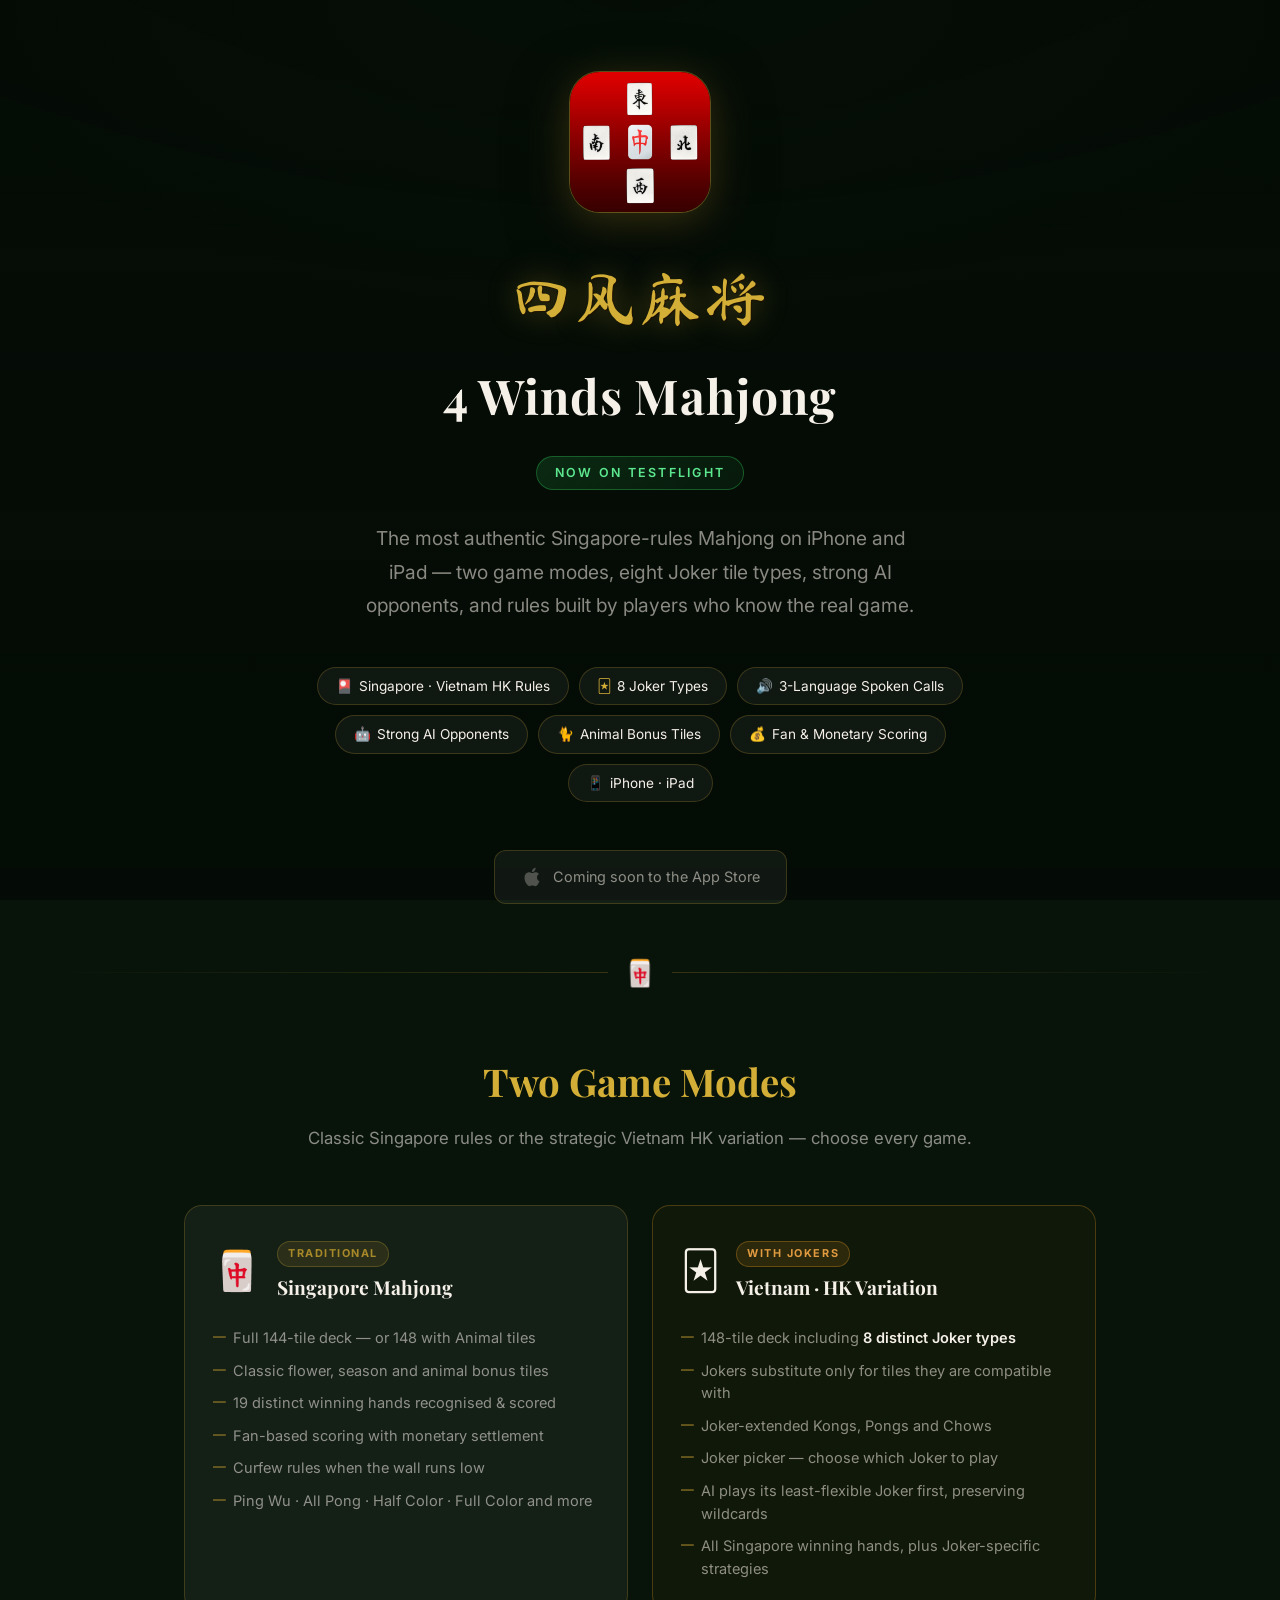
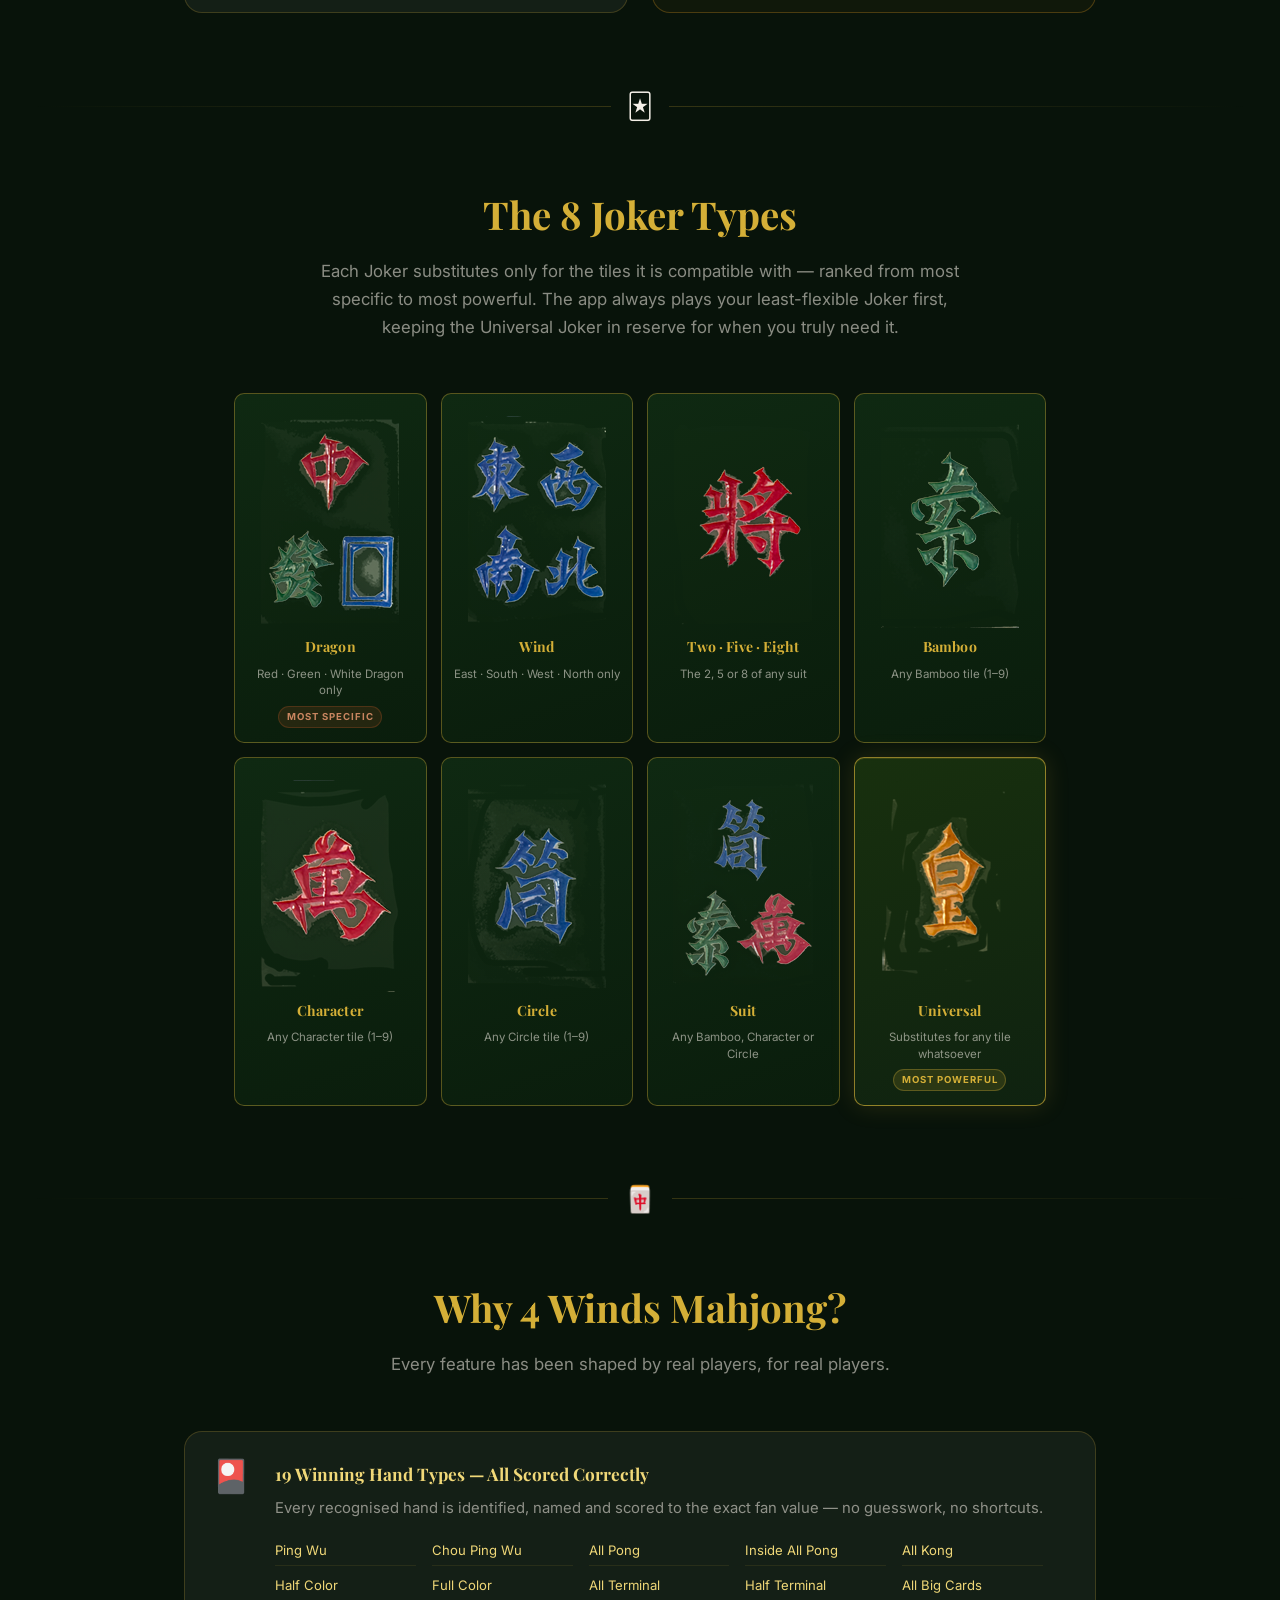
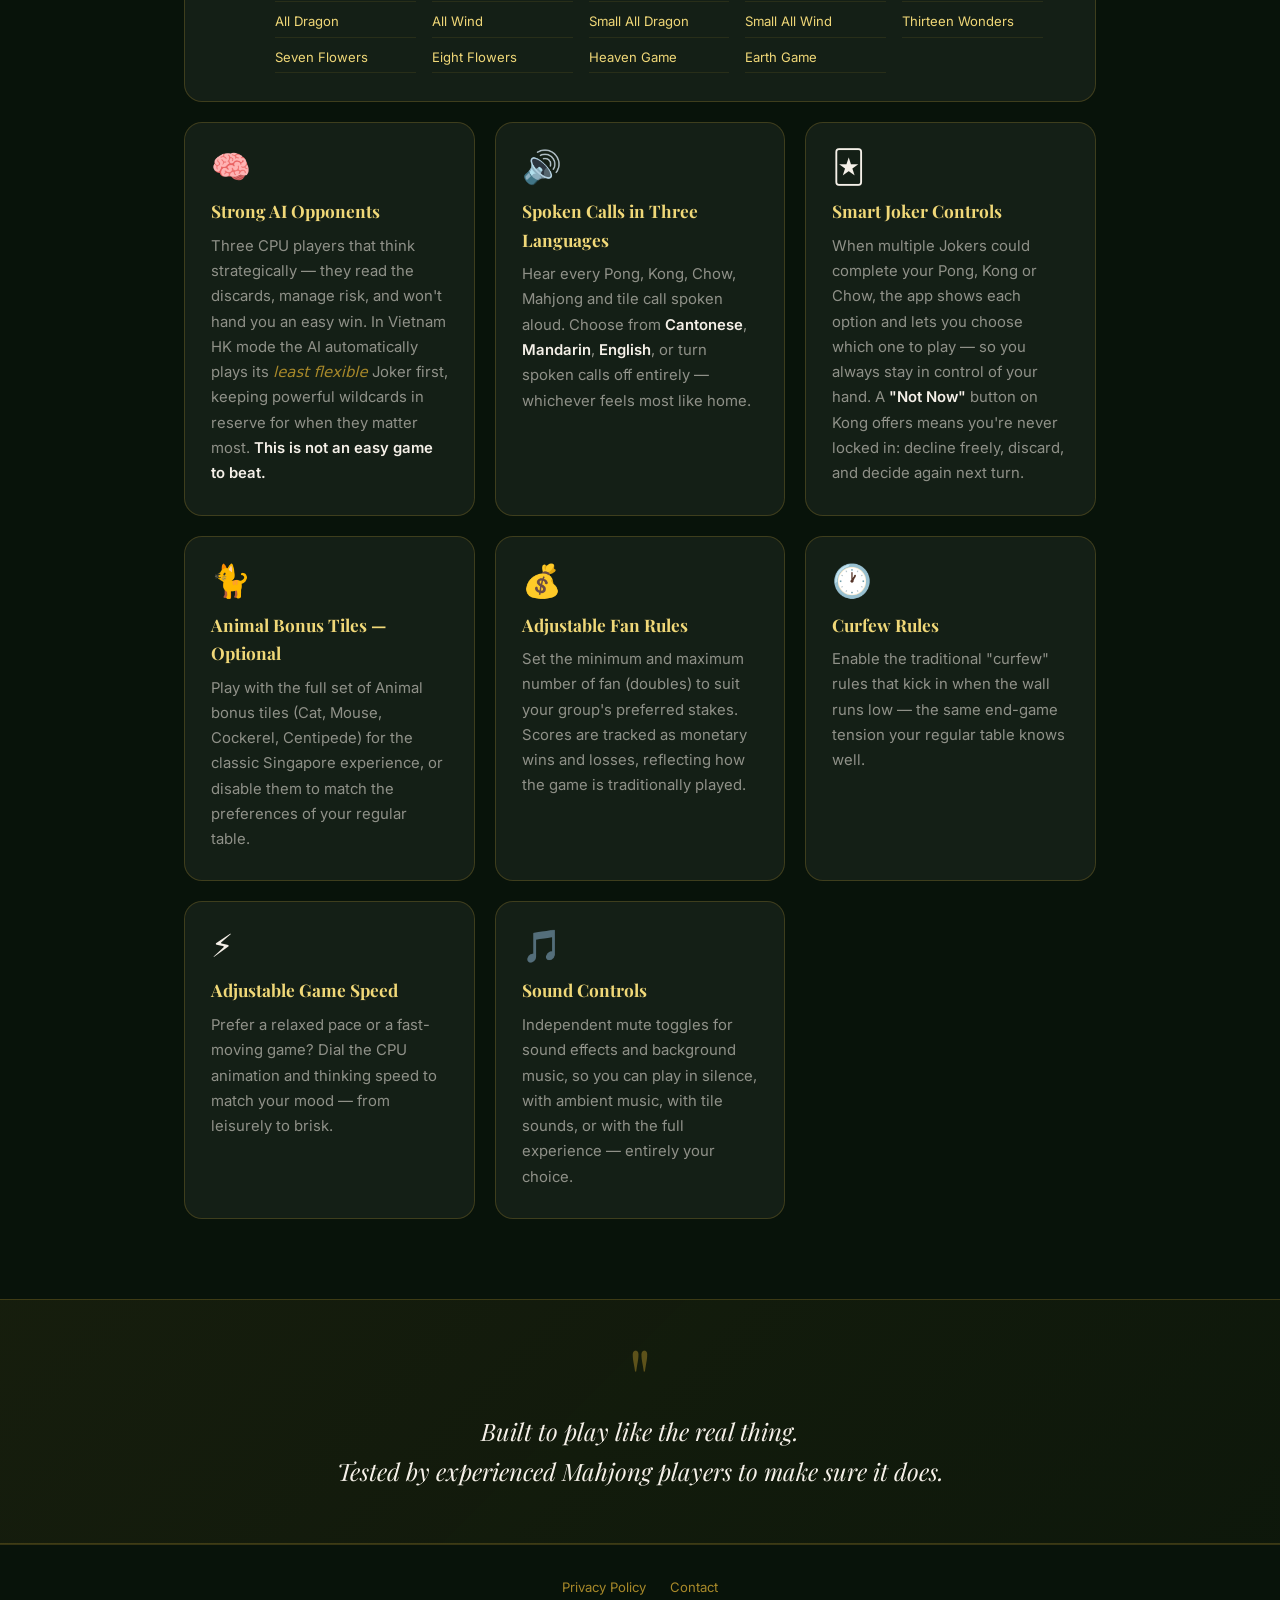
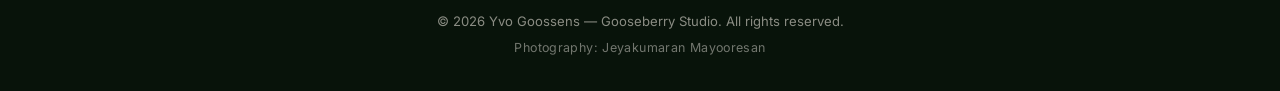
==== commit a3867a00: "Add files via upload" ====
--- a/index.html
+++ b/index.html
@@ -42,7 +42,7 @@
       <div class="feature-pills">
         <div class="pill"><span>🎴</span>Singapore · Vietnam HK Rules</div>
         <div class="pill"><span>🃏</span>8 Joker Types</div>
-        <div class="pill"><span>🔊</span>4-Language Spoken Calls</div>
+        <div class="pill"><span>🔊</span>3-Language Spoken Calls</div>
         <div class="pill"><span>🤖</span>Strong AI Opponents</div>
         <div class="pill"><span>🐈</span>Animal Bonus Tiles</div>
         <div class="pill"><span>💰</span>Fan &amp; Monetary Scoring</div>
@@ -129,56 +129,56 @@
       <div class="joker-grid">
 
         <div class="joker-tile">
-          <span class="jt-symbol jt-zh">龍</span>
+          <img src="images/joker-dragon.png" alt="Dragon Joker tile" class="jt-img" />
           <span class="jt-name">Dragon</span>
           <span class="jt-desc">Red · Green · White Dragon only</span>
           <span class="jt-label jt-label--specific">Most Specific</span>
         </div>
 
         <div class="joker-tile">
-          <span class="jt-symbol jt-zh">風</span>
+          <img src="images/joker-wind.png" alt="Wind Joker tile" class="jt-img" />
           <span class="jt-name">Wind</span>
           <span class="jt-desc">East · South · West · North only</span>
           <span class="jt-label">&nbsp;</span>
         </div>
 
         <div class="joker-tile">
-          <span class="jt-symbol jt-zh jt-258">二<br/>五<br/>八</span>
+          <img src="images/joker-258.png" alt="2-5-8 Joker tile" class="jt-img" />
           <span class="jt-name">Two · Five · Eight</span>
           <span class="jt-desc">The 2, 5 or 8 of any suit</span>
           <span class="jt-label">&nbsp;</span>
         </div>
 
         <div class="joker-tile">
-          <span class="jt-symbol">🎋</span>
+          <img src="images/joker-bamboo.png" alt="Bamboo Joker tile" class="jt-img" />
           <span class="jt-name">Bamboo</span>
           <span class="jt-desc">Any Bamboo tile (1–9)</span>
           <span class="jt-label">&nbsp;</span>
         </div>
 
         <div class="joker-tile">
-          <span class="jt-symbol jt-zh">萬</span>
+          <img src="images/joker-character.png" alt="Character Joker tile" class="jt-img" />
           <span class="jt-name">Character</span>
           <span class="jt-desc">Any Character tile (1–9)</span>
           <span class="jt-label">&nbsp;</span>
         </div>
 
         <div class="joker-tile">
-          <span class="jt-symbol jt-zh">筒</span>
+          <img src="images/joker-circle.png" alt="Circle Joker tile" class="jt-img" />
           <span class="jt-name">Circle</span>
           <span class="jt-desc">Any Circle tile (1–9)</span>
           <span class="jt-label">&nbsp;</span>
         </div>
 
         <div class="joker-tile">
-          <span class="jt-symbol jt-zh">色</span>
+          <img src="images/joker-suit.png" alt="Suit Joker tile" class="jt-img" />
           <span class="jt-name">Suit</span>
           <span class="jt-desc">Any Bamboo, Character or Circle</span>
           <span class="jt-label">&nbsp;</span>
         </div>
 
         <div class="joker-tile joker-tile--universal">
-          <span class="jt-symbol">✦</span>
+          <img src="images/joker-universal.png" alt="Universal Joker tile" class="jt-img" />
           <span class="jt-name">Universal</span>
           <span class="jt-desc">Substitutes for any tile whatsoever</span>
           <span class="jt-label jt-label--powerful">Most Powerful</span>
@@ -250,7 +250,7 @@
         <div class="card">
           <div class="card-icon">🔊</div>
           <div class="card-body">
-            <h3>Spoken Calls in Four Languages</h3>
+            <h3>Spoken Calls in Three Languages</h3>
             <p>
               Hear every Pong, Kong, Chow, Mahjong and tile call spoken aloud.
               Choose from <strong>Cantonese</strong>, <strong>Mandarin</strong>,
--- a/css/style.css
+++ b/css/style.css
@@ -1,5 +1,5 @@
 /* ============================================================
-   Singapore Mahjong — Shared Stylesheet
+   4 Winds Mahjong — Stylesheet
    gooseberrystudio.com
    ============================================================ */
 
@@ -51,7 +51,6 @@
   z-index: 0;
 }
 
-/* Dark tinted overlay so text stays legible */
 body::after {
   content: '';
   position: fixed;
@@ -78,14 +77,11 @@
   z-index: 10;
   border-bottom: 1px solid var(--border);
 }
-
 .site-header .logo {
   width: 48px; height: 48px;
-  border-radius: 12px;
-  object-fit: cover;
+  border-radius: 12px; object-fit: cover;
   box-shadow: 0 2px 12px rgba(212,175,55,0.3);
 }
-
 .site-header .brand { display: flex; flex-direction: column; line-height: 1.15; }
 .site-header .brand-zh {
   font-family: 'Ma Shan Zheng', cursive;
@@ -152,26 +148,35 @@
   letter-spacing: 0.02em; margin-bottom: 20px;
 }
 
+/* Coming-soon badge → TestFlight badge */
+.badge-coming-soon,
+.badge-testflight {
+  display: inline-block;
+  font-size: 0.78rem; font-weight: 600;
+  letter-spacing: 0.18em; text-transform: uppercase;
+  padding: 6px 18px; border-radius: 100px; margin-bottom: 32px;
+}
 .badge-coming-soon {
-  display: inline-block;
   background: linear-gradient(135deg, rgba(212,175,55,0.15), rgba(212,175,55,0.08));
   border: 1px solid var(--border);
   color: var(--gold);
-  font-size: 0.78rem; font-weight: 600;
-  letter-spacing: 0.18em; text-transform: uppercase;
-  padding: 6px 18px; border-radius: 100px; margin-bottom: 32px;
+}
+.badge-testflight {
+  background: linear-gradient(135deg, rgba(30,130,60,0.25), rgba(20,100,45,0.15));
+  border: 1px solid rgba(50,200,90,0.35);
+  color: #5de890;
 }
 
 .hero-tagline {
   font-size: clamp(1rem, 2.5vw, 1.2rem);
-  color: var(--muted); max-width: 540px;
+  color: var(--muted); max-width: 560px;
   line-height: 1.75; margin-bottom: 44px;
 }
 
 /* Feature pills */
 .feature-pills {
   display: flex; flex-wrap: wrap; gap: 10px;
-  justify-content: center; max-width: 620px;
+  justify-content: center; max-width: 660px;
   margin-bottom: 48px;
 }
 .pill {
@@ -209,7 +214,7 @@
 .divider-tile { font-size: 1.6rem; line-height: 1; }
 
 /* ============================================================
-   FEATURES SECTION
+   FEATURES SECTION (shared wrapper)
    ============================================================ */
 .features {
   position: relative; z-index: 10;
@@ -227,9 +232,189 @@
 .section-sub {
   text-align: center; color: var(--muted);
   font-size: 1.05rem; margin-bottom: 52px;
-}
-
-/* Cards grid */
+  max-width: 680px; margin-left: auto; margin-right: auto;
+}
+
+/* ============================================================
+   TWO GAME MODES
+   ============================================================ */
+.modes-grid {
+  display: grid;
+  grid-template-columns: 1fr 1fr;
+  gap: 24px;
+}
+
+.mode-card {
+  background: var(--card);
+  border: 1px solid var(--border);
+  border-radius: var(--radius);
+  padding: 32px 28px;
+  transition: border-color 0.2s, transform 0.2s;
+}
+.mode-card:hover {
+  border-color: var(--border-hover);
+  transform: translateY(-2px);
+}
+.mode-card--joker {
+  border-color: rgba(212,145,30,0.30);
+  background: rgba(212,145,30,0.04);
+}
+.mode-card--joker:hover {
+  border-color: rgba(212,145,30,0.60);
+}
+
+.mode-card-header {
+  display: flex;
+  align-items: center;
+  gap: 16px;
+  margin-bottom: 24px;
+}
+.mode-icon {
+  font-size: 2.4rem;
+  line-height: 1;
+  flex-shrink: 0;
+}
+.mode-badge {
+  display: inline-block;
+  font-size: 0.68rem; font-weight: 700;
+  letter-spacing: 0.14em; text-transform: uppercase;
+  padding: 3px 10px; border-radius: 100px;
+  background: rgba(212,175,55,0.12);
+  border: 1px solid rgba(212,175,55,0.25);
+  color: var(--gold-dim);
+  margin-bottom: 5px;
+}
+.mode-badge--joker {
+  background: rgba(212,145,30,0.14);
+  border-color: rgba(212,145,30,0.35);
+  color: #e09a40;
+}
+.mode-title {
+  font-family: 'Playfair Display', serif;
+  font-size: 1.2rem; font-weight: 700;
+  color: var(--white);
+}
+
+.mode-list {
+  list-style: none;
+  padding: 0; margin: 0;
+  display: flex; flex-direction: column; gap: 10px;
+}
+.mode-list li {
+  font-size: 0.91rem;
+  color: var(--muted);
+  padding-left: 20px;
+  position: relative;
+  line-height: 1.55;
+}
+.mode-list li::before {
+  content: '—';
+  position: absolute; left: 0;
+  color: var(--gold-dim);
+  font-size: 0.8rem;
+}
+.mode-list li strong { color: var(--white); font-weight: 600; }
+
+/* ============================================================
+   JOKER SHOWCASE
+   ============================================================ */
+.joker-section {
+  position: relative; z-index: 10;
+  max-width: 860px; margin: 0 auto;
+  padding: 64px 24px 80px;
+  text-align: center;
+}
+
+.joker-grid {
+  display: grid;
+  grid-template-columns: repeat(4, 1fr);
+  gap: 14px;
+  margin-top: 8px;
+}
+
+.joker-tile {
+  background: linear-gradient(160deg, #0f2912 0%, #0a1d0c 100%);
+  border: 1.5px solid rgba(212,175,55,0.38);
+  border-radius: 10px;
+  padding: 22px 10px 14px;
+  display: flex; flex-direction: column;
+  align-items: center; gap: 7px;
+  cursor: default;
+  transition: border-color 0.2s, transform 0.2s, box-shadow 0.2s;
+}
+.joker-tile:hover {
+  border-color: rgba(212,175,55,0.72);
+  transform: translateY(-4px);
+  box-shadow: 0 8px 24px rgba(0,0,0,0.4), 0 0 16px rgba(212,175,55,0.12);
+}
+
+/* Universal tile — golden glow */
+.joker-tile--universal {
+  border-color: rgba(212,175,55,0.65);
+  background: linear-gradient(160deg, #18300e 0%, #0f2210 100%);
+  box-shadow: 0 0 24px rgba(212,175,55,0.15), inset 0 1px 0 rgba(212,175,55,0.15);
+}
+.joker-tile--universal:hover {
+  border-color: var(--gold);
+  box-shadow: 0 8px 32px rgba(0,0,0,0.4), 0 0 28px rgba(212,175,55,0.28);
+}
+
+/* Symbol — large character or emoji */
+.jt-symbol {
+  font-size: 2.2rem;
+  line-height: 1;
+  color: var(--gold-light);
+}
+.jt-zh {
+  font-family: 'Ma Shan Zheng', cursive;
+  font-size: 2rem;
+}
+/* 2·5·8 stacked characters */
+.jt-258 {
+  font-size: 1.15rem !important;
+  line-height: 1.25;
+  letter-spacing: 0.02em;
+}
+
+.jt-name {
+  font-family: 'Playfair Display', serif;
+  font-size: 0.88rem; font-weight: 700;
+  color: var(--gold);
+  letter-spacing: 0.01em;
+  text-align: center;
+}
+
+.jt-desc {
+  font-size: 0.72rem;
+  color: var(--muted);
+  line-height: 1.45;
+  text-align: center;
+}
+
+/* Flex label — shown on Dragon (most specific) and Universal (most powerful) */
+.jt-label {
+  font-size: 0.60rem; font-weight: 700;
+  letter-spacing: 0.10em; text-transform: uppercase;
+  padding: 2px 8px; border-radius: 100px;
+  min-height: 16px;
+  visibility: hidden;
+}
+.jt-label--specific {
+  visibility: visible;
+  background: rgba(200,90,40,0.14);
+  border: 1px solid rgba(200,90,40,0.25);
+  color: rgba(230,150,110,0.85);
+}
+.jt-label--powerful {
+  visibility: visible;
+  background: rgba(212,175,55,0.14);
+  border: 1px solid rgba(212,175,55,0.30);
+  color: var(--gold);
+}
+
+/* ============================================================
+   FEATURE CARDS
+   ============================================================ */
 .cards-grid {
   display: grid;
   grid-template-columns: repeat(auto-fill, minmax(280px, 1fr));
@@ -250,29 +435,39 @@
   transform: translateY(-2px);
 }
 
-/* Wide card spans two columns where space allows */
+/* Wide card spans two columns */
 .card--wide {
   grid-column: 1 / -1;
   flex-direction: row; align-items: flex-start; gap: 24px;
 }
 .card--wide .card-icon { flex-shrink: 0; }
 
-.card-icon {
-  font-size: 2rem; line-height: 1;
-}
+.card-icon { font-size: 2rem; line-height: 1; }
 
 .card-body h3 {
   font-family: 'Playfair Display', serif;
   font-size: 1.08rem; font-weight: 700;
   color: var(--gold-light); margin-bottom: 8px;
 }
-
 .card-body p {
   font-size: 0.93rem; color: var(--muted); line-height: 1.7;
 }
-
-.card-body p strong {
-  color: var(--white); font-weight: 600;
+.card-body p strong { color: var(--white); font-weight: 600; }
+.card-body p em     { color: var(--gold-dim); font-style: italic; }
+
+/* Winning-hands chip grid inside wide card */
+.hand-grid {
+  display: grid;
+  grid-template-columns: repeat(auto-fill, minmax(140px, 1fr));
+  gap: 5px 16px;
+  margin-top: 14px;
+}
+.hand-grid span {
+  font-size: 0.82rem;
+  color: var(--gold-light);
+  padding: 4px 0;
+  border-bottom: 1px solid rgba(212,175,55,0.10);
+  white-space: nowrap;
 }
 
 /* ============================================================
@@ -286,12 +481,10 @@
   padding: 52px 24px;
   text-align: center;
 }
-
 .testimony-inner {
   max-width: 620px; margin: 0 auto;
   position: relative;
 }
-
 .testimony-mark {
   font-family: 'Playfair Display', serif;
   font-size: 5rem; line-height: 0.6;
@@ -299,7 +492,6 @@
   display: block; margin-bottom: 12px;
   user-select: none;
 }
-
 .testimony-inner p {
   font-family: 'Playfair Display', serif;
   font-size: clamp(1.15rem, 3vw, 1.5rem);
@@ -357,13 +549,17 @@
 /* ============================================================
    RESPONSIVE
    ============================================================ */
+@media (max-width: 760px) {
+  .modes-grid { grid-template-columns: 1fr; }
+  .joker-grid  { grid-template-columns: repeat(2, 1fr); gap: 12px; }
+  .card--wide  { flex-direction: column; }
+}
+
 @media (max-width: 640px) {
   .site-header { padding: 18px 20px; }
   .site-footer  { padding: 24px 20px; }
   .privacy-container { padding: 36px 20px 60px; }
   .hero-icon { width: 110px; height: 110px; border-radius: 24px; }
-
-  .card--wide { flex-direction: column; }
-
   .cards-grid { grid-template-columns: 1fr; }
-}
+  .hand-grid  { grid-template-columns: repeat(2, 1fr); }
+}
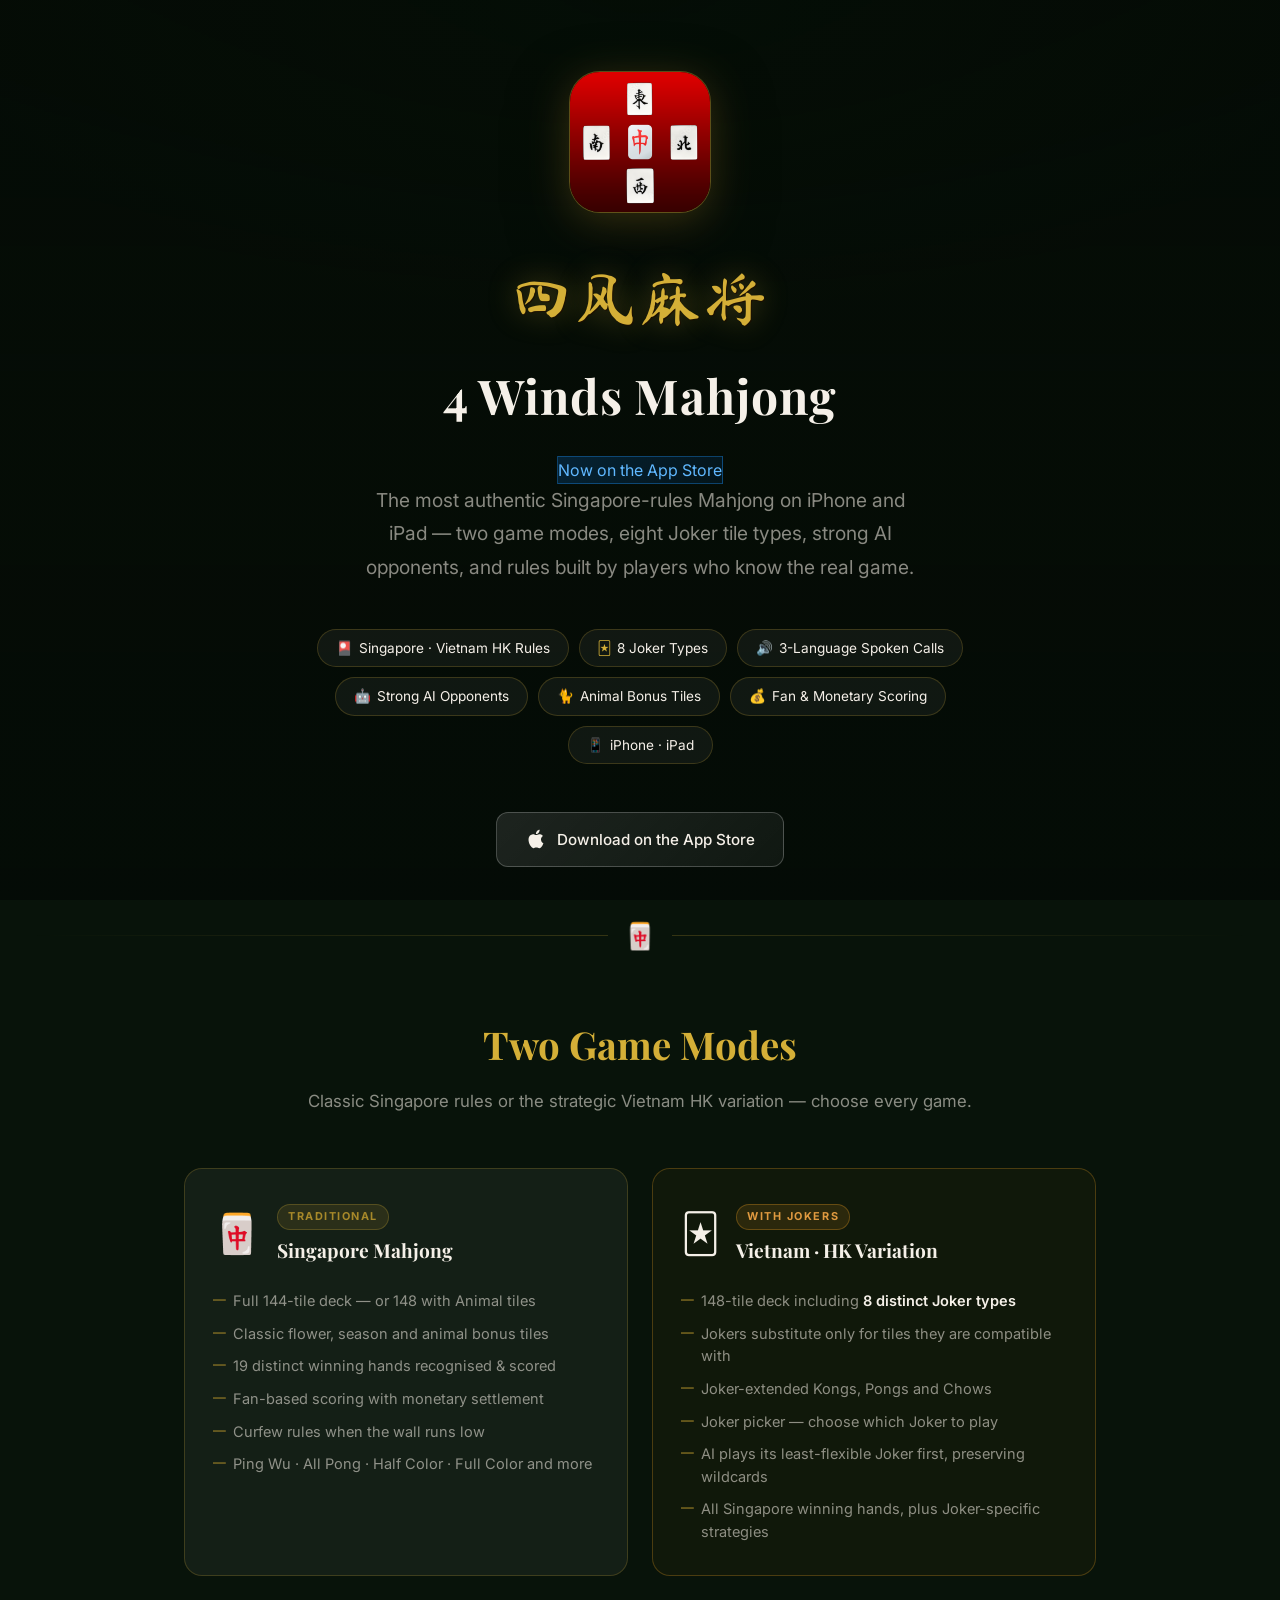
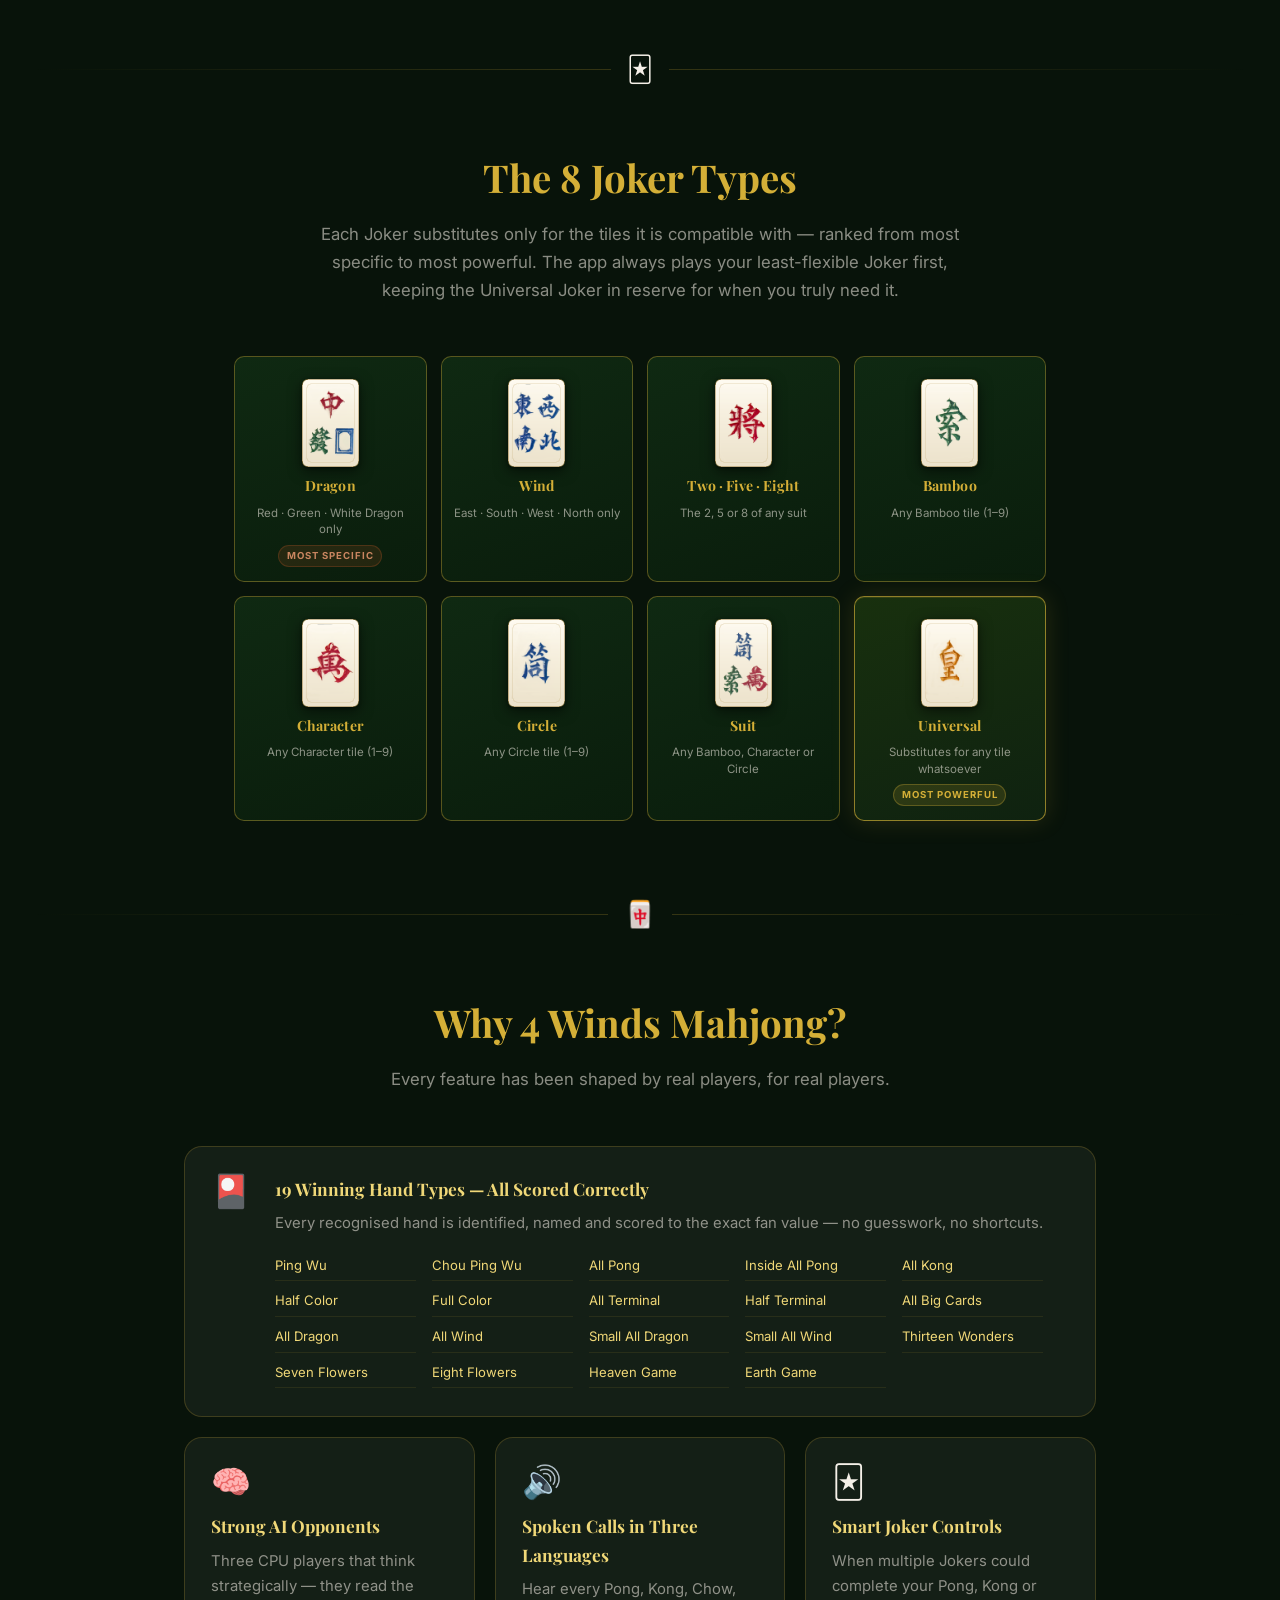
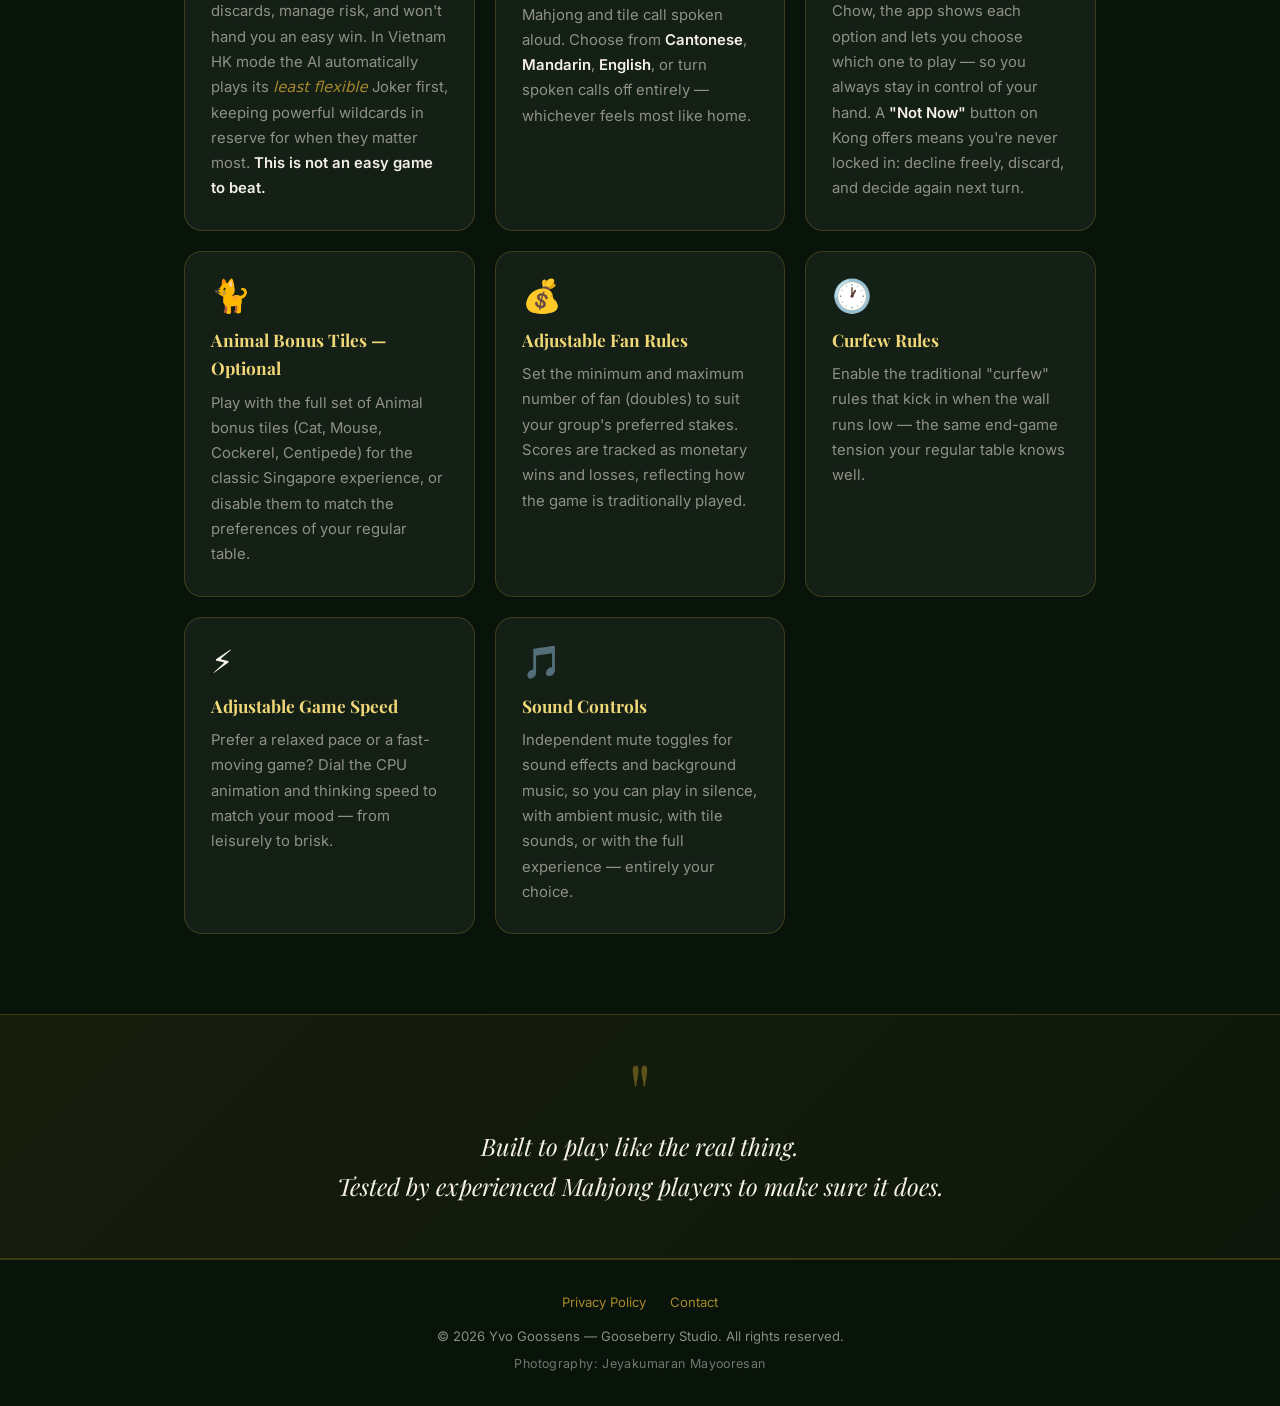
==== commit 0a7b1173: "Add files via upload" ====
--- a/index.html
+++ b/index.html
@@ -4,7 +4,7 @@
   <meta charset="UTF-8" />
   <meta name="viewport" content="width=device-width, initial-scale=1.0" />
   <title>4 Winds Mahjong — Gooseberry Studio</title>
-  <meta name="description" content="Authentic Singapore-rules Mahjong for iPhone and iPad. Two game modes: Classic Singapore Mahjong and the Vietnam HK variation with 8 distinct Joker tile types. Strong AI, fan scoring, spoken calls in 4 languages, animal bonus tiles, curfew rules and more." />
+  <meta name="description" content="Authentic Singapore-rules Mahjong for iPhone and iPad. Two game modes: Classic Singapore Mahjong and the Vietnam HK variation with 8 distinct Joker tile types. Strong AI, fan scoring, spoken calls in 3 languages, animal bonus tiles, curfew rules and more." />
 
   <!-- Open Graph -->
   <meta property="og:title"       content="4 Winds Mahjong" />
@@ -31,7 +31,7 @@
       <p class="hero-zh">四风麻将</p>
       <h1 class="hero-en">4 Winds Mahjong</h1>
 
-      <span class="badge-testflight">Now on TestFlight</span>
+      <span class="badge-appstore">Now on the App Store</span>
 
       <p class="hero-tagline">
         The most authentic Singapore-rules Mahjong on iPhone and iPad —
@@ -49,12 +49,12 @@
         <div class="pill"><span>📱</span>iPhone · iPad</div>
       </div>
 
-      <div class="appstore-placeholder" aria-label="App Store link coming soon">
+      <a class="appstore-btn" href="https://apps.apple.com/app/4-winds-mahjong/id6764490817" target="_blank" rel="noopener">
         <svg width="22" height="22" viewBox="0 0 24 24" fill="currentColor">
           <path d="M18.71 19.5c-.83 1.24-1.71 2.45-3.05 2.47-1.34.03-1.77-.79-3.29-.79-1.53 0-2 .77-3.27.82-1.31.05-2.3-1.32-3.14-2.53C4.25 17 2.94 12.45 4.7 9.39c.87-1.52 2.43-2.48 4.12-2.51 1.28-.02 2.5.87 3.29.87.78 0 2.26-1.07 3.8-.91.65.03 2.47.26 3.64 1.98-.09.06-2.17 1.28-2.15 3.81.03 3.02 2.65 4.03 2.68 4.04-.03.07-.42 1.44-1.38 2.83M13 3.5c.73-.83 1.94-1.46 2.94-1.5.13 1.17-.34 2.35-1.04 3.19-.69.85-1.83 1.51-2.95 1.42-.15-1.15.41-2.35 1.05-3.11z"/>
         </svg>
-        Coming soon to the App Store
-      </div>
+        Download on the App Store
+      </a>
 
     </section>
 
--- a/css/style.css
+++ b/css/style.css
@@ -166,6 +166,11 @@
   border: 1px solid rgba(50,200,90,0.35);
   color: #5de890;
 }
+.badge-appstore {
+  background: linear-gradient(135deg, rgba(10,102,194,0.25), rgba(0,70,140,0.15));
+  border: 1px solid rgba(30,150,255,0.35);
+  color: #60b8ff;
+}
 
 .hero-tagline {
   font-size: clamp(1rem, 2.5vw, 1.2rem);
@@ -186,14 +191,25 @@
 }
 .pill span { color: var(--gold); margin-right: 6px; }
 
-/* App Store placeholder */
-.appstore-placeholder {
+/* App Store button */
+.appstore-btn {
   display: inline-flex; align-items: center; gap: 10px;
-  background: var(--card); border: 1px solid var(--border);
-  border-radius: 12px; padding: 14px 26px;
-  color: var(--muted); font-size: 0.9rem; cursor: default;
-}
-.appstore-placeholder svg { opacity: 0.5; }
+  background: linear-gradient(135deg, rgba(255,255,255,0.10), rgba(255,255,255,0.05));
+  border: 1px solid rgba(255,255,255,0.22);
+  border-radius: 12px; padding: 14px 28px;
+  color: var(--white); font-size: 0.95rem; font-weight: 500;
+  text-decoration: none;
+  transition: background 0.2s, border-color 0.2s, transform 0.2s, box-shadow 0.2s;
+}
+.appstore-btn:hover {
+  background: linear-gradient(135deg, rgba(255,255,255,0.16), rgba(255,255,255,0.08));
+  border-color: rgba(255,255,255,0.40);
+  color: var(--white);
+  text-decoration: none;
+  transform: translateY(-2px);
+  box-shadow: 0 8px 24px rgba(0,0,0,0.35);
+}
+.appstore-btn svg { flex-shrink: 0; }
 
 /* ============================================================
    SECTION DIVIDER
@@ -359,21 +375,22 @@
   box-shadow: 0 8px 32px rgba(0,0,0,0.4), 0 0 28px rgba(212,175,55,0.28);
 }
 
-/* Symbol — large character or emoji */
-.jt-symbol {
-  font-size: 2.2rem;
-  line-height: 1;
-  color: var(--gold-light);
-}
-.jt-zh {
-  font-family: 'Ma Shan Zheng', cursive;
-  font-size: 2rem;
-}
-/* 2·5·8 stacked characters */
-.jt-258 {
-  font-size: 1.15rem !important;
-  line-height: 1.25;
-  letter-spacing: 0.02em;
+/* Actual tile image */
+.jt-img {
+  height: 88px;
+  width: auto;
+  border-radius: 5px;
+  box-shadow:
+    0 4px 14px rgba(0,0,0,0.55),
+    0 1px 3px rgba(0,0,0,0.4);
+  display: block;
+  transition: transform 0.2s, box-shadow 0.2s;
+}
+.joker-tile:hover .jt-img {
+  transform: scale(1.06);
+  box-shadow:
+    0 8px 22px rgba(0,0,0,0.6),
+    0 0 14px rgba(212,175,55,0.18);
 }
 
 .jt-name {
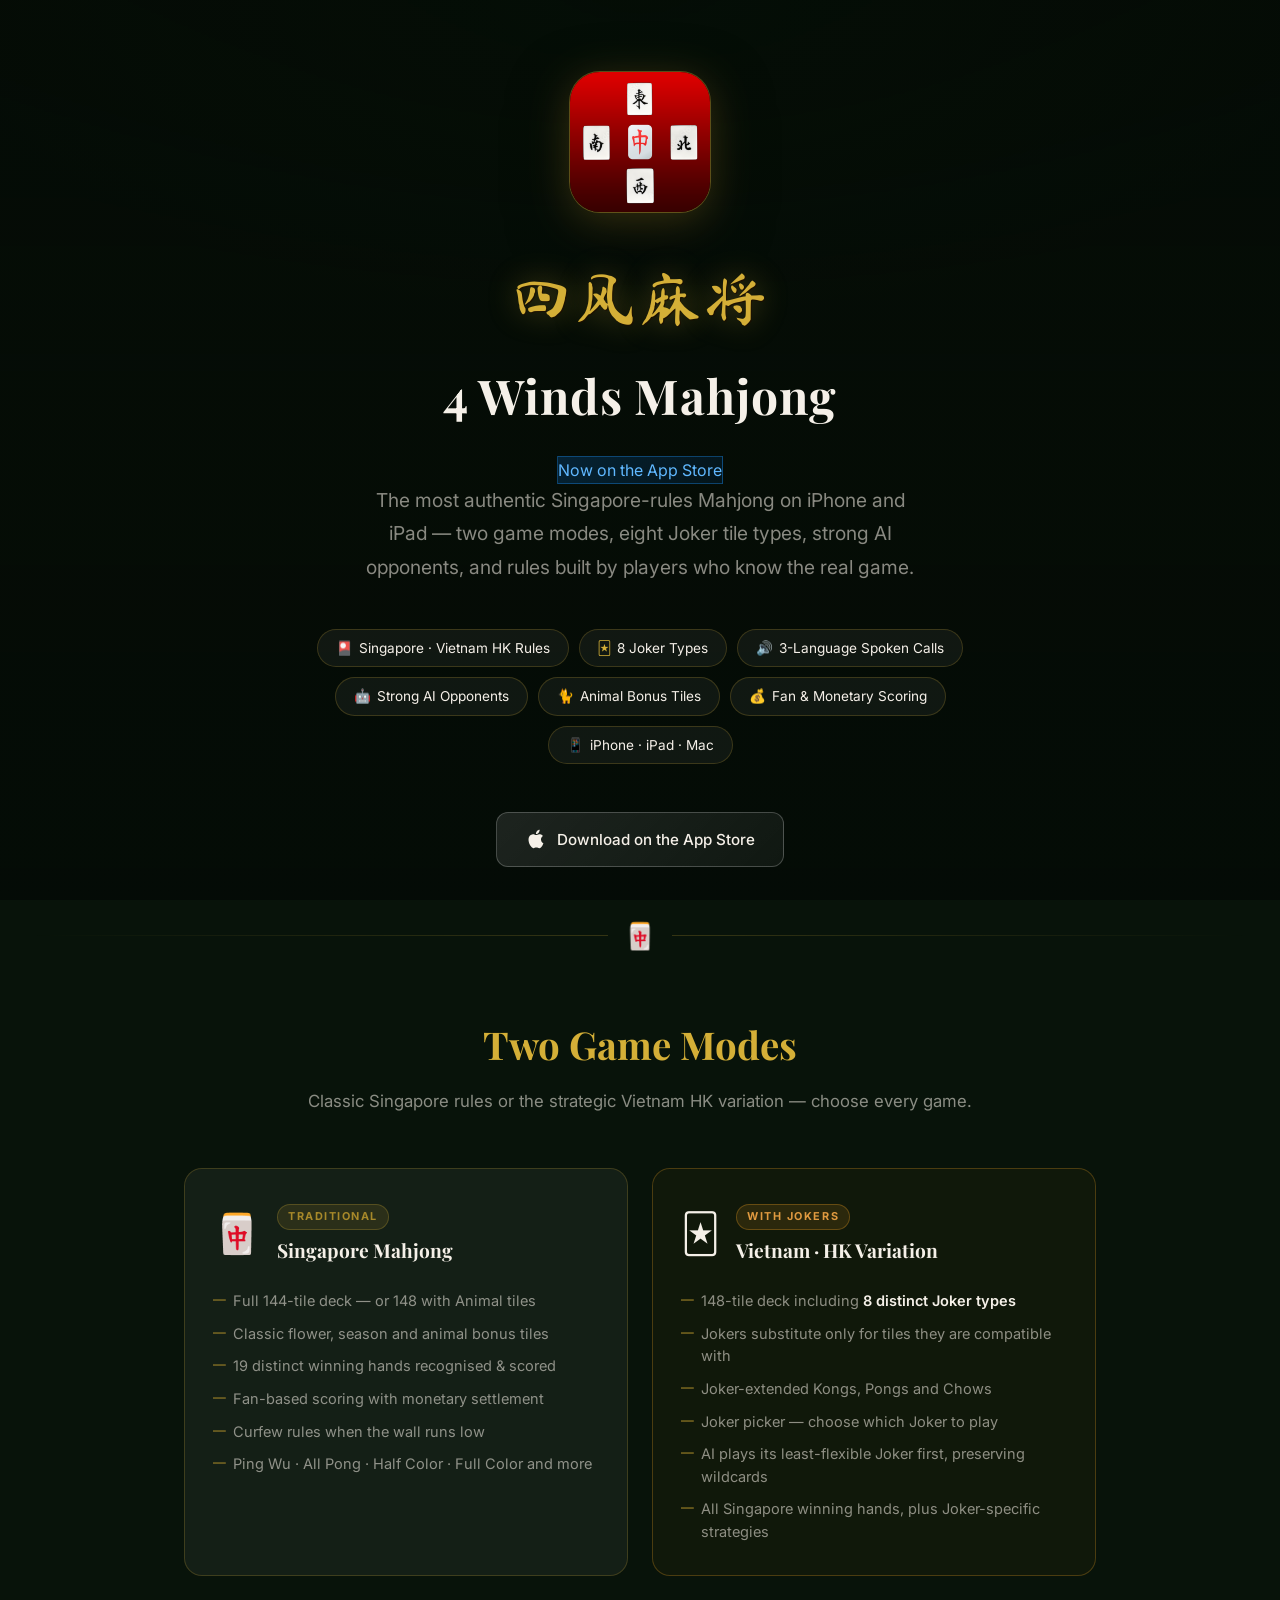
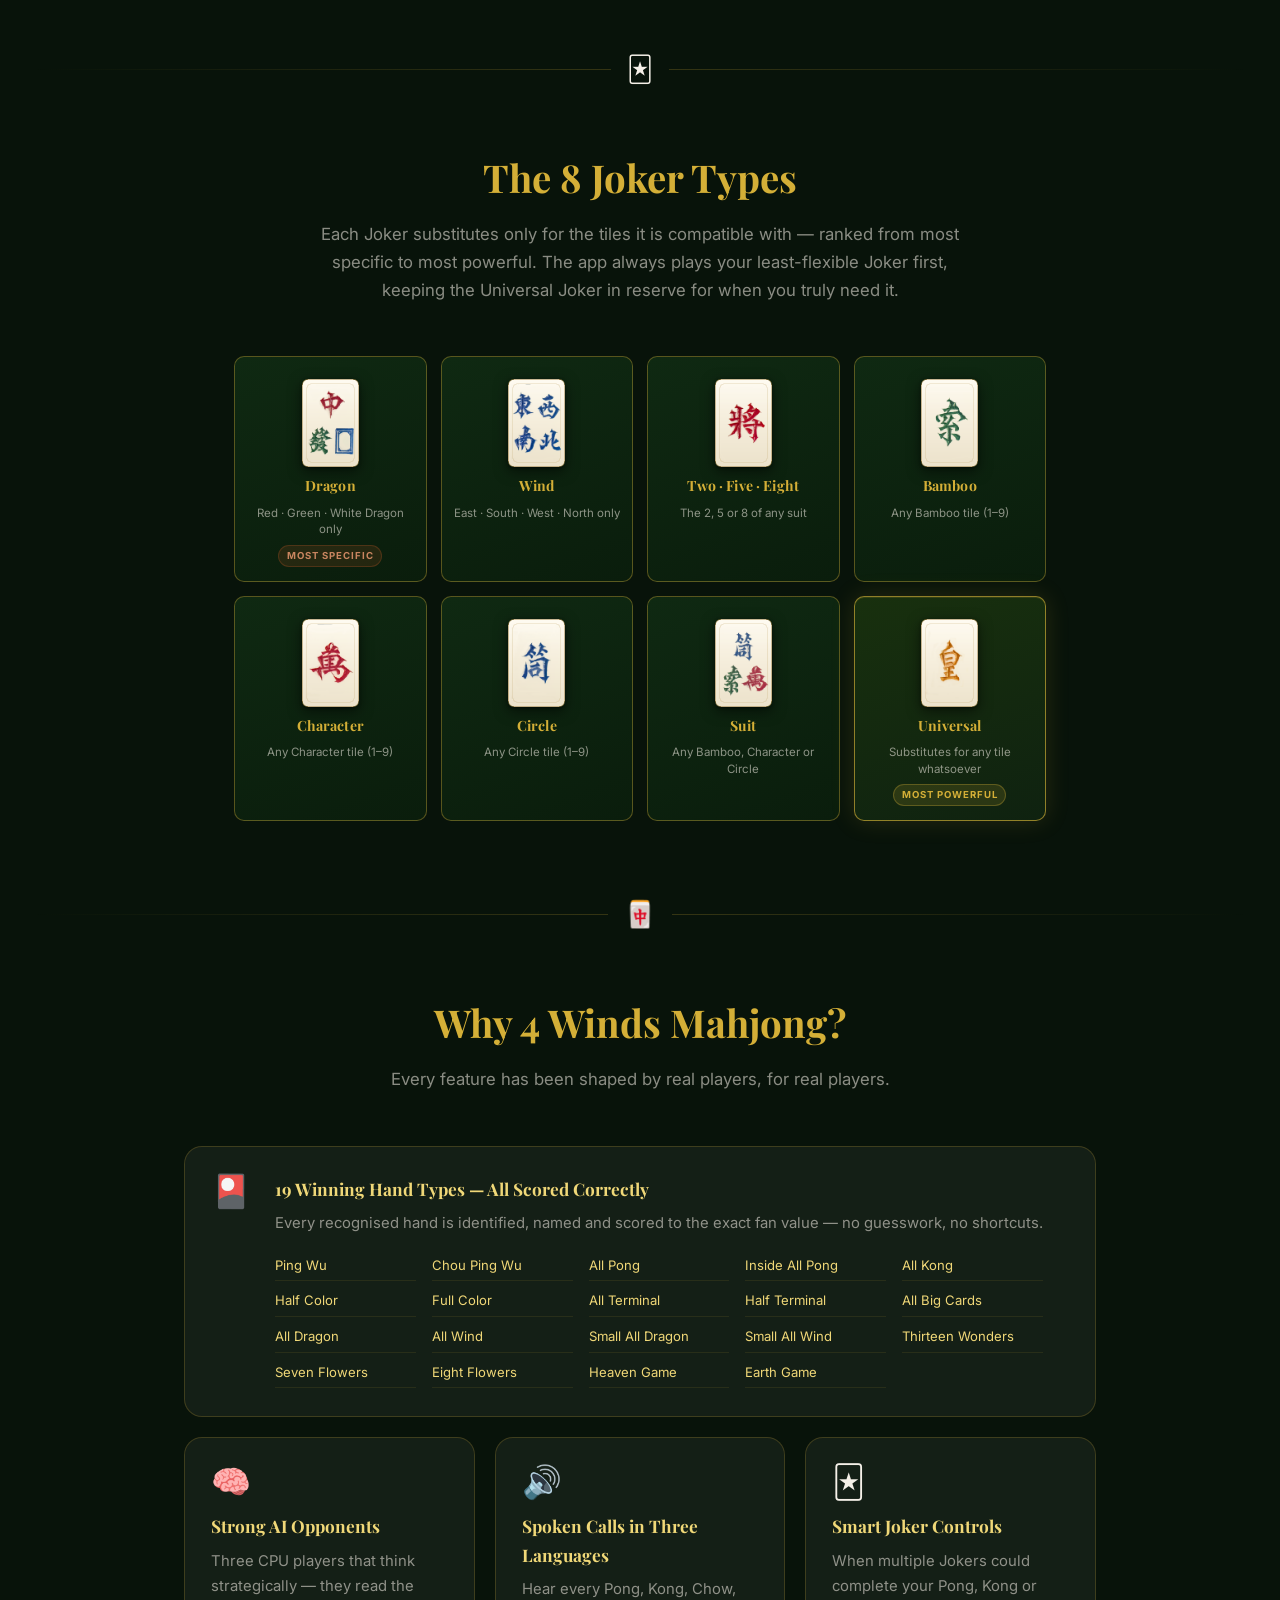
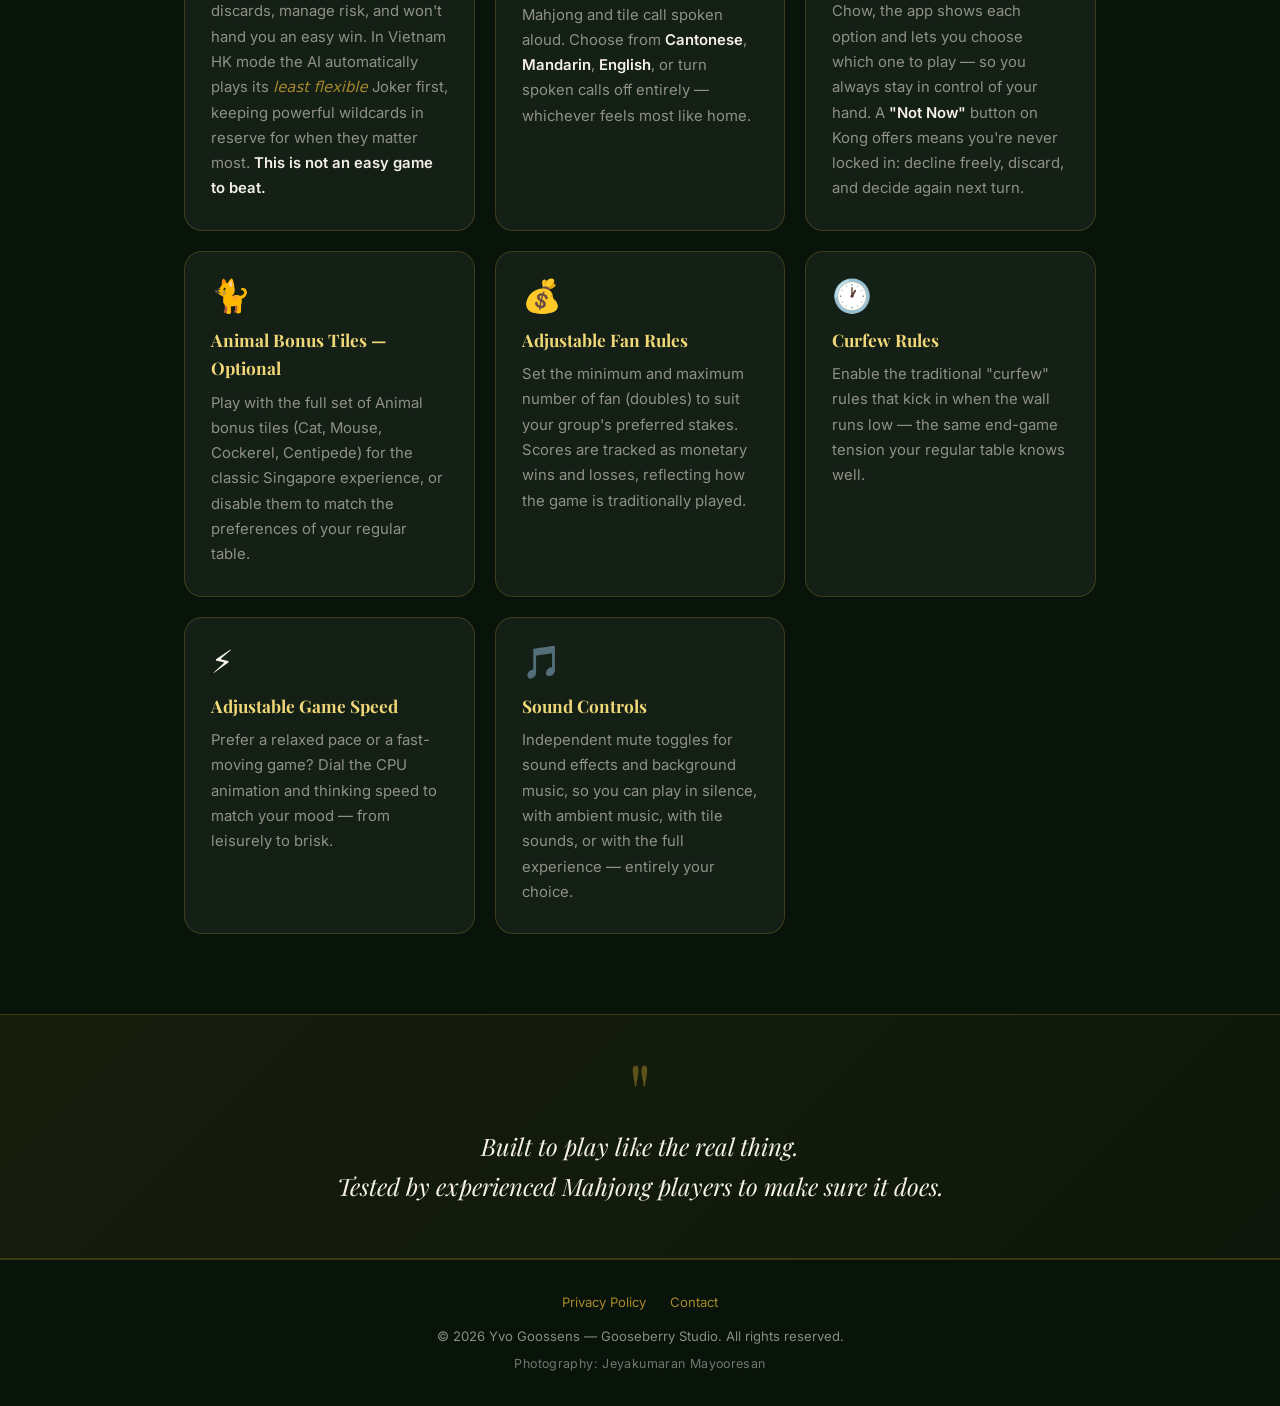
==== commit 3d36b54c: "Add files via upload" ====
--- a/index.html
+++ b/index.html
@@ -46,7 +46,7 @@
         <div class="pill"><span>🤖</span>Strong AI Opponents</div>
         <div class="pill"><span>🐈</span>Animal Bonus Tiles</div>
         <div class="pill"><span>💰</span>Fan &amp; Monetary Scoring</div>
-        <div class="pill"><span>📱</span>iPhone · iPad</div>
+        <div class="pill"><span>📱</span>iPhone · iPad · Mac</div>
       </div>
 
       <a class="appstore-btn" href="https://apps.apple.com/app/4-winds-mahjong/id6764490817" target="_blank" rel="noopener">
